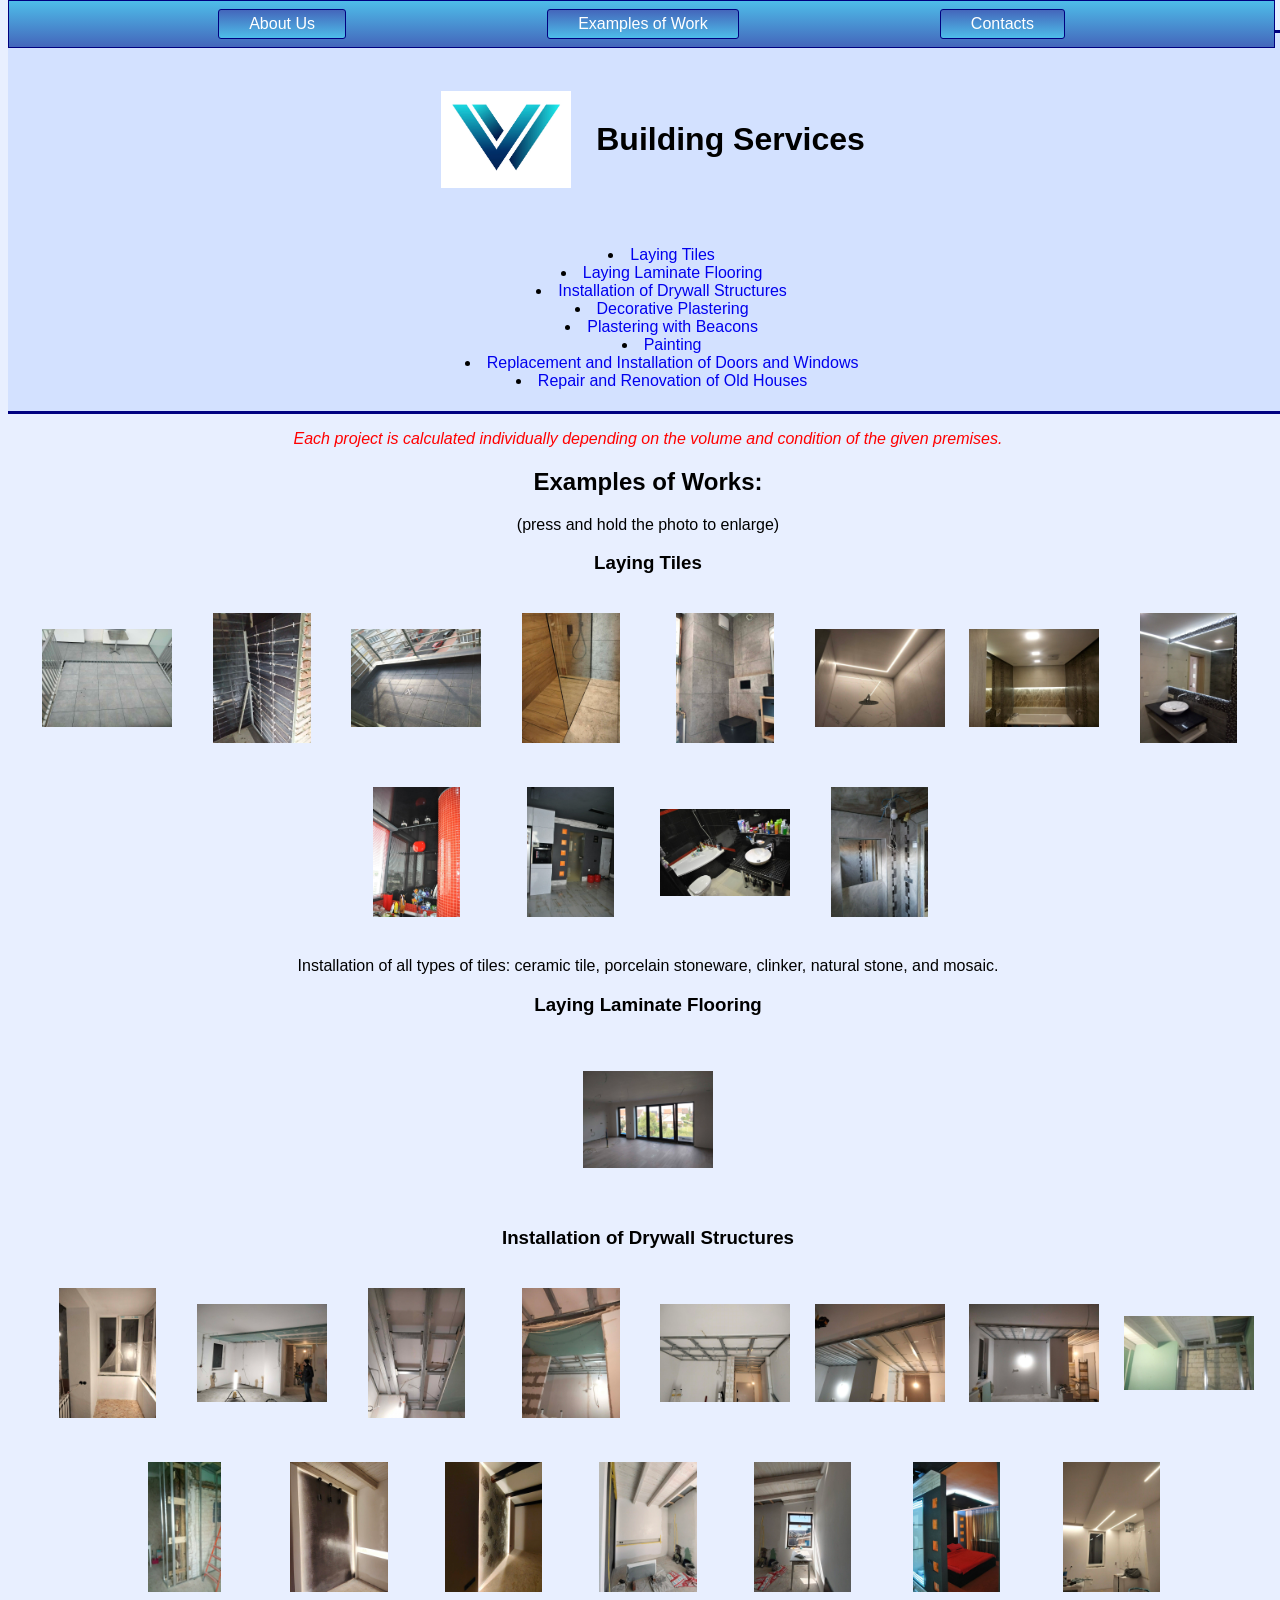
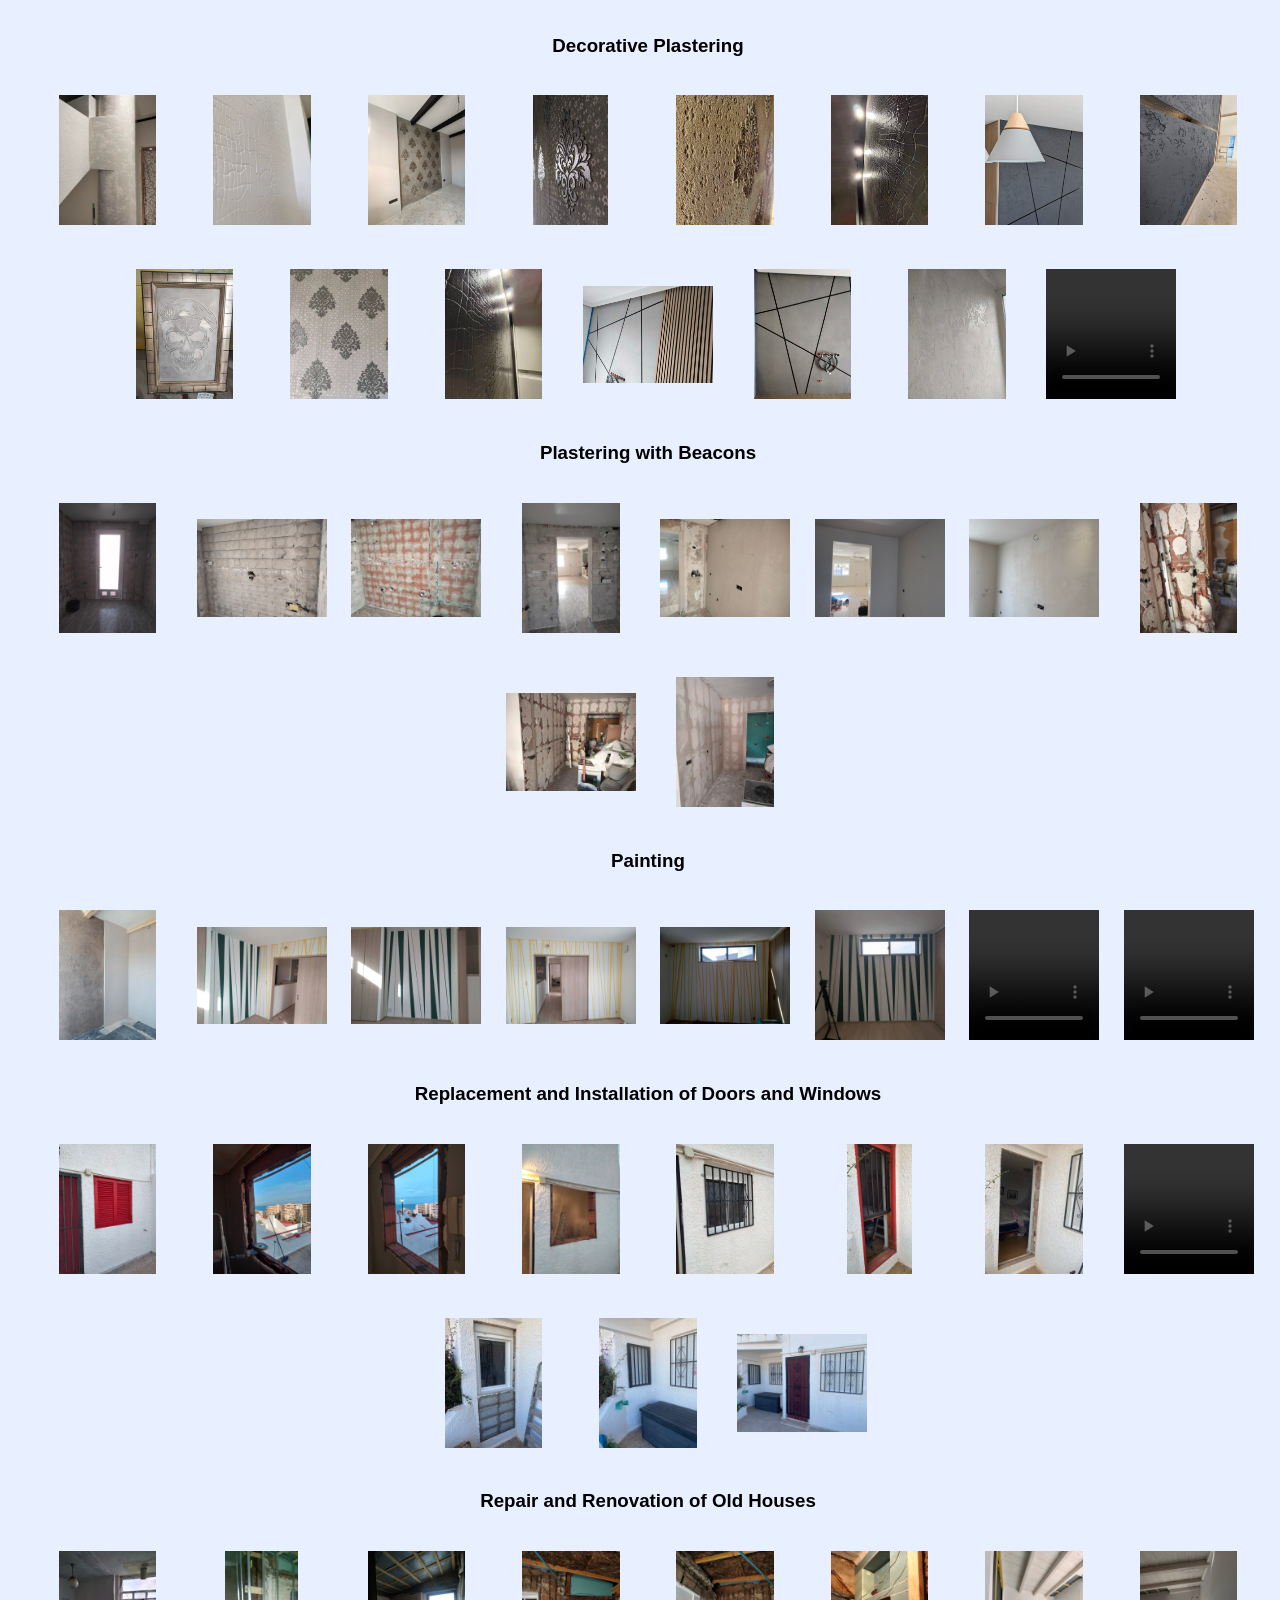
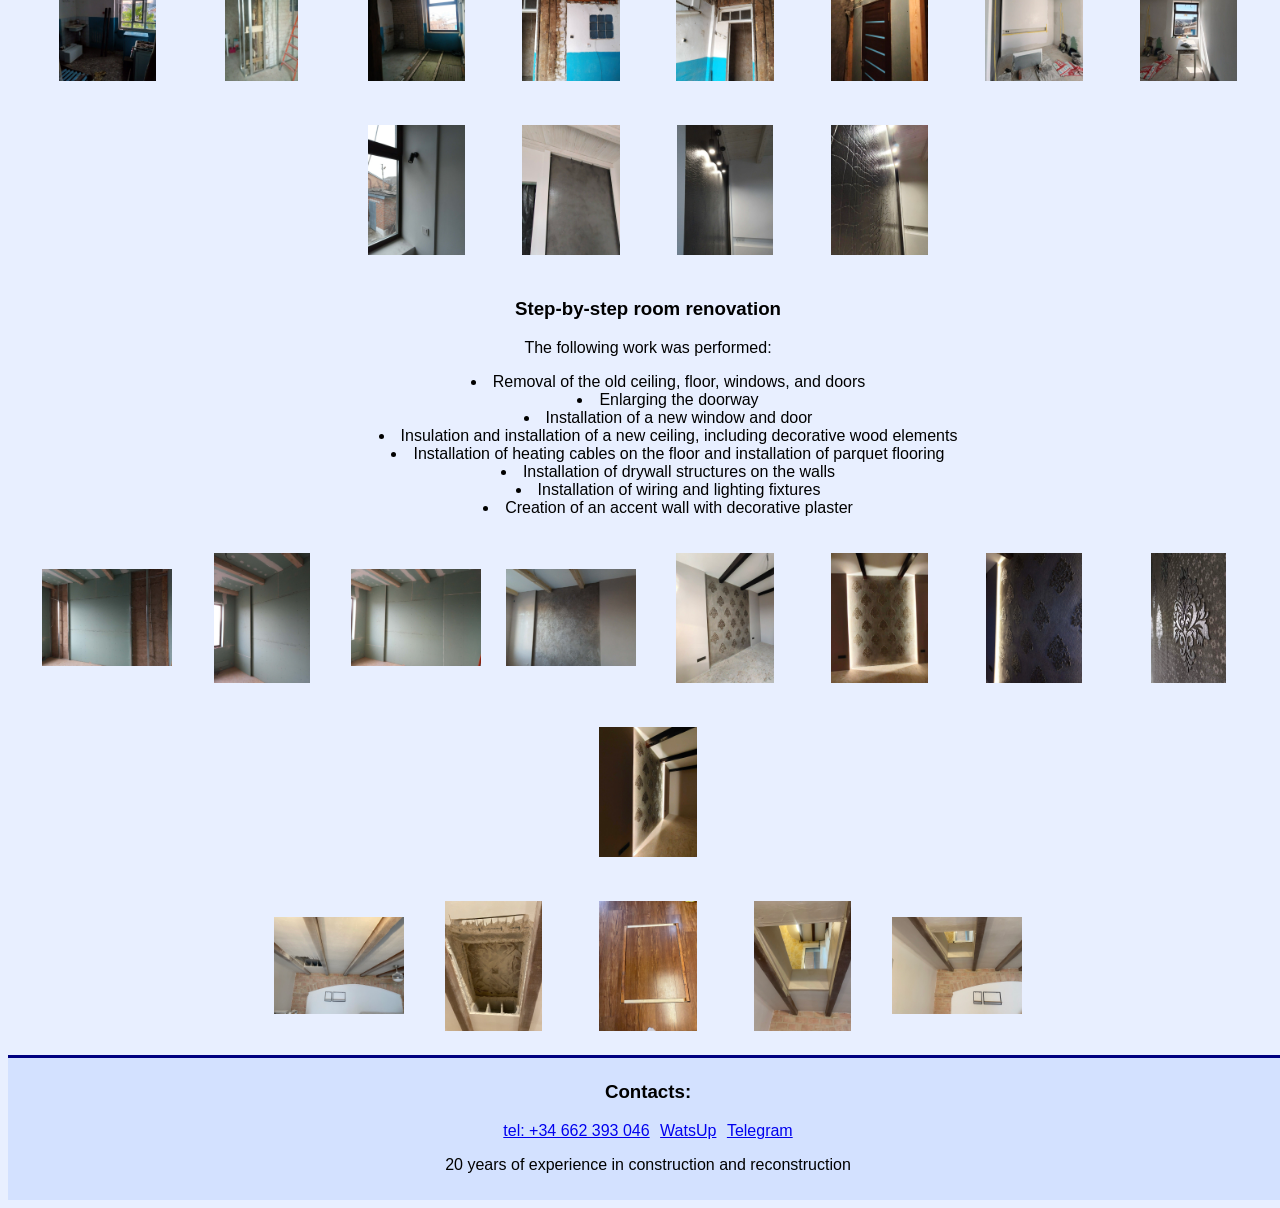
==== index.html @ f3251121 "fix problems with paths to files" ====
<!DOCTYPE html>
<html lang="en">
    <head>
        <meta charset="UTF-8"/>
        <meta name="viewport" content="width=device-width", initial-scale="1.0">
        <title>Building Services</title>
        <meta name="description" content="Window and door replacement, ceramic tiling, drywall construction, wall plastering, puttying, painting, decorative plaster, rashpads">
        <link rel="apple-touch-icon" sizes="180x180" href="/apple-touch-icon.png">
        <link rel="icon" type="image/png" sizes="32x32" href="/favicon-32x32.png">
        <link rel="icon" type="image/png" sizes="16x16" href="/favicon-16x16.png">
        <link rel="manifest" href="/site.webmanifest">
        <link rel="stylesheet" href="styles.css">
    </head>
    <body>
        <nav class="main-nav">
            <a href="#about">About Us</a>
            <a href="#works">Examples of Work</a>
            <a href="#contacts">Contacts</a>
        </nav>
        <main id="about">
            <h1><img src="images/favicon.jpeg" alt="building-services-logo" class="header-logo"> Building Services</h1>
            <nav class="portfolio-nav">
                <ul>
                    <li><a href="#photo-1">Laying Tiles</a></li>
                    <li><a href="#photo-2">Laying Laminate Flooring</a></li>
                    <li><a href="#photo-3">Installation of Drywall Structures</a></li>
                    <li><a href="#photo-5">Decorative Plastering</a></li>
                    <li><a href="#photo-6">Plastering with Beacons</a></li>
                    <li><a href="#photo-7">Painting</a></li>
                    <li><a href="#photo-8">Replacement and Installation of Doors and Windows</a></li>
                    <li><a href="#photo-9">Repair and Renovation of Old Houses</a></li>
                </ul>
            </nav>
        </main>
        <div id="works">
            <p class="red">Each project is calculated individually depending on the volume and condition of the given premises.</p>
            <h2>Examples of Works:</h2>
            <p>(press and hold the photo to enlarge)</p>
            <section id="photo-1">
                <h3>Laying Tiles</h3>
                    <img src="images/plitka1.png" alt="Laying Tiles">
                    <img src="images/plitka2.png" alt="Laying Tiles">
                    <img src="images/plitka3.png" alt="Laying Tiles">
                    <img src="images/plitka5.png" alt="Laying Tiles">
                    <img src="images/plitka6.png" alt="Laying Tiles">
                    <img src="images/plitka7.png" alt="Laying Tiles">
                    <img src="images/plitka8.png" alt="Laying Tiles">
                    <img src="images/plitka9.png" alt="Laying Tiles">
                    <img src="images/plitka10.png" alt="Laying Tiles">
                    <img src="images/plitka11.png" alt="Laying Tiles">
                    <img src="images/plitka12.png" alt="Laying Tiles">
                    <img src="images/plitka13.png" alt="Laying Tiles">
                <p>Installation of all types of tiles: ceramic tile, porcelain stoneware, clinker, natural stone, and mosaic.</p>
            </section>
            <section id="photo-2">
                <h3>Laying Laminate Flooring</h3>
                    <img src="images/laminat.png" alt="Laying Laminate Flooring">
            </section>
            <section id="photo-3">
                <h3>Installation of Drywall Structures</h3>
                    <img src="images/montag1.png" alt="Installation of Drywall Structures">
                    <img src="images/montag2.png" alt="Installation of Drywall Structures">
                    <img src="images/montag3.png" alt="Installation of Drywall Structures">
                    <img src="images/montag4.png" alt="Installation of Drywall Structures">
                    <img src="images/montag5.png" alt="Installation of Drywall Structures">
                    <img src="images/montag6.png" alt="Installation of Drywall Structures">
                    <img src="images/montag7.png" alt="Installation of Drywall Structures">
                    <img src="images/montag8.png" alt="Installation of Drywall Structures">
                    <img src="images/montag9.png" alt="Installation of Drywall Structures">
                    <img src="images/montag10.png" alt="Installation of Drywall Structures">
                    <img src="images/montag11.png" alt="Installation of Drywall Structures">
                    <img src="images/montag12.png" alt="Installation of Drywall Structures">
                    <img src="images/montag13.png" alt="Installation of Drywall Structures">
                    <img src="images/montag14.png" alt="Installation of Drywall Structures">
                    <img src="images/montag15.png" alt="Installation of Drywall Structures">
            </section>
            <section id="photo-5">
                <h3>Decorative Plastering</h3>
                <img src="images/decorative1.png" alt="Decorative Plastering">
                <img src="images/decorative2.png" alt="Decorative Plastering">
                <img src="images/decorative3.png" alt="Decorative Plastering">
                <img src="images/decorative4.png" alt="Decorative Plastering">
                <img src="images/decorative6.png" alt="Decorative Plastering">
                <img src="images/decorative7.png" alt="Decorative Plastering">
                <img src="images/decorative8.png" alt="Decorative Plastering">
                <img src="images/decorative9.png" alt="Decorative Plastering">
                <img src="images/decorative10.png" alt="Decorative Plastering">
                <img src="images/decorative11.png" alt="Decorative Plastering">
                <img src="images/decorative12.png" alt="Decorative Plastering">
                <img src="images/decorative13.png" alt="Decorative Plastering">
                <img src="images/decorative15.png" alt="Decorative Plastering">
                <img src="images/decorative16.png" alt="Decorative Plastering">
                <video controls muted>
                    <source src="images/decorative5.mp4" type="video/mp4">
                </video>
            </section>
            <section id="photo-6">
                <h3>Plastering with Beacons</h3>
                <img src="images/mayak1.png" alt="Plastering with Beacons">
                <img src="images/mayak2.png" alt="Plastering with Beacons">
                <img src="images/mayak3.png" alt="Plastering with Beacons">
                <img src="images/mayak4.png" alt="Plastering with Beacons">
                <img src="images/mayak5.png" alt="Plastering with Beacons">
                <img src="images/mayak6.png" alt="Plastering with Beacons">
                <img src="images/mayak7.png" alt="Plastering with Beacons">
                <img src="images/mayak8.png" alt="Plastering with Beacons">
                <img src="images/mayak9.png" alt="Plastering with Beacons">
                <img src="images/mayak10.png" alt="Plastering with Beacons">
            </section>
            <section id="photo-7">
                <h3>Painting</h3>
                <img src="images/pokraska1.png" alt="Painting">
                <img src="images/pokraska2.png" alt="Painting">
                <img src="images/pokraska3.png" alt="Painting">
                <img src="images/pokraska4.png" alt="Painting">
                <img src="images/pokraska5.png" alt="Painting">
                <img src="images/pokraska6.png" alt="Painting">
                <video controls muted>
                    <source src="images/painting1.mp4" type="video/mp4">
                </video>
                <video controls muted>
                    <source src="images/painting2.mp4" type="video/mp4">
                </video>
            </section>
            <section id="photo-8">
                <h3>Replacement and Installation of Doors and Windows</h3>
                <img src="images/zamena1.png" alt="Replacement and Installation of Doors and Windows">
                <img src="images/zamena2.png" alt="Replacement and Installation of Doors and Windows">
                <img src="images/zamena3.png" alt="Replacement and Installation of Doors and Windows">
                <img src="images/zamena4.png" alt="Replacement and Installation of Doors and Windows">
                <img src="images/zamena5.png" alt="Replacement and Installation of Doors and Windows">
                <img src="images/zamena6.png" alt="Replacement and Installation of Doors and Windows">
                <img src="images/zamena7.png" alt="Replacement and Installation of Doors and Windows">
                <video controls muted>
                    <source src="images/zamena8.mp4" type="video/mp4">
                </video>
                <img src="images/zamena9.png" alt="Replacement and Installation of Doors and Windows">
                <img src="images/zamena10.png" alt="Replacement and Installation of Doors and Windows">
                <img src="images/zamena11.png" alt="Replacement and Installation of Doors and Windows">
            </section>
            <section id="photo-9">
                <h3>Repair and Renovation of Old Houses</h3>
                <div class="komnata-1">
                    <img src="images/1komnata1.png" alt="Repair and Renovation of Old Houses">
                    <img src="images/1komnata2.png" alt="Repair and Renovation of Old Houses">
                    <img src="images/1komnata3.png" alt="Repair and Renovation of Old Houses">
                    <img src="images/1komnata4.png" alt="Repair and Renovation of Old Houses">
                    <img src="images/1komnata5.png" alt="Repair and Renovation of Old Houses">
                    <img src="images/1komnata6.png" alt="Repair and Renovation of Old Houses">
                    <img src="images/1komnata7.png" alt="Repair and Renovation of Old Houses">
                    <img src="images/1komnata8.png" alt="Repair and Renovation of Old Houses">
                    <img src="images/1komnata9.png" alt="Repair and Renovation of Old Houses">
                    <img src="images/1komnata10.png" alt="Repair and Renovation of Old Houses">
                    <img src="images/1komnata11.png" alt="Repair and Renovation of Old Houses">
                    <img src="images/1komnata12.png" alt="Repair and Renovation of Old Houses">
                    <h3>Step-by-step room renovation</h3>
                    <p>The following work was performed:</p>
                    <ul>
                        <li>Removal of the old ceiling, floor, windows, and doors</li>
                        <li>Enlarging the doorway</li>
                        <li>Installation of a new window and door</li>
                        <li>Insulation and installation of a new ceiling, including decorative wood elements</li>
                        <li>Installation of heating cables on the floor and installation of parquet flooring</li>
                        <li>Installation of drywall structures on the walls</li>
                        <li>Installation of wiring and lighting fixtures</li>
                        <li>Creation of an accent wall with decorative plaster</li>
                    </ul>
                </div>
                <div class="komnata-2">
                    <img src="images/2komnata1.png" alt="Repair and Renovation of Old Houses">
                    <img src="images/2komnata2.png" alt="Repair and Renovation of Old Houses">
                    <img src="images/2komnata3.png" alt="Repair and Renovation of Old Houses">
                    <img src="images/2komnata4.png" alt="Repair and Renovation of Old Houses">
                    <img src="images/2komnata5.png" alt="Repair and Renovation of Old Houses">
                    <img src="images/2komnata6.png" alt="Repair and Renovation of Old Houses">
                    <img src="images/2komnata7.png" alt="Repair and Renovation of Old Houses">
                    <img src="images/2komnata8.png" alt="Repair and Renovation of Old Houses">
                    <img src="images/2komnata9.png" alt="Repair and Renovation of Old Houses">
                </div>
                <div class="komnata-3">
                    <img src="images/3komnata1.png" alt="Repair and Renovation of Old Houses">
                    <img src="images/3komnata2.png" alt="Repair and Renovation of Old Houses">
                    <img src="images/3komnata3.png" alt="Repair and Renovation of Old Houses">
                    <img src="images/3komnata4.png" alt="Repair and Renovation of Old Houses">
                    <img src="images/3komnata5.png" alt="Repair and Renovation of Old Houses">
                </div>
            </section>
        </div>
        <footer>
            <h3 id="contacts">Contacts:</h3>
            <a href="tel:+34662393046">tel: +34 662 393 046</a>
            <a href="https://wa.me/48880217594" target="_blank">WatsUp</a>
            <a href="https://t.me/valeriy_de" target="_blank">Telegram</a>
            <p><p>20 years of experience in construction and reconstruction</p></p>
        </footer>
    </body>
</html>
---- styles.css ----
* {
  font-family: sans-serif;
  box-sizing: border-box;
}

body {
  width: 100%;
  background-color: rgba(30, 100, 255, 0.1);
  text-align: center;
  overflow-x: hidden;
}

h1 {
  display: flex;
  align-items: center;
  gap: 15px;
  justify-content: center;
  text-align: center;
}

.red {
    color: red;
    font-style: italic;
}

.main-nav {
  width: 99%;
  background: linear-gradient(rgb(78, 189, 233), #4466bb);
  border: 1px solid navy;
  margin: 0;
  padding: 8px;
  position: fixed;
  top: 0;
  display: flex;
  justify-content: space-evenly;
  z-index: 2;
}

@media (max-width: 768px) {
  .main-nav {
    padding: 1% 8%;
    text-decoration: none;
    color: white;
    background: linear-gradient(#4466bb, rgb(78, 189, 233));
    border: 1px solid navy;
    border-radius: 3px;
  }
}

.main-nav a {
  text-decoration: none;
  color: white;
  background: linear-gradient(#4466bb, rgb(78, 189, 233));
  padding: 5px 30px;
  border: 1px solid navy;
  border-radius: 3px;
}

.main-nav a:hover {
  background: linear-gradient(rgba(255, 255, 255, 0.5), rgba(255, 255, 255, 0.5));
  color: navy;
}

#about {
  width: 100%;
  margin: 30px 0 0 0;
  border-top: 3px solid navy;
  text-align: center;
  list-style-position: inside;
  background-color: rgba(30, 100, 255, 0.1);
  padding-bottom: 5px;
}

@media (max-width: 768px) {
  #about {
    width: 100%;
    margin: 40px 0 0 0;
    border-top: 3px solid navy;
    text-align: center;
    list-style-position: inside;
    background-color: rgba(30, 100, 255, 0.1);
    padding-bottom: 5px;
  }
}

.portfolio-nav {
  width: 99%;
  margin: 0;
  padding: 0;
}

.portfolio-nav a {
  text-decoration: none;
}

.portfolio-nav a:hover {
  text-decoration: none;
  color: navy;
  background-color: skyblue;
}

img {
  width: 100%;
  max-width: 150px;
  height: 150px;
  object-fit: scale-down;
  border-radius: 10px;
  padding: 10px;
  margin: 10px 0;
  transition: transform 0.3s;
  cursor: pointer;
}

img:not(.header-logo):hover {
    transform: scale(2.5);
    margin: 0;
    padding: 0;
    border-radius: 15px;
}

li {
  list-style-position: inside;
}

#works {
  text-align: center;
  width: 100%;
  z-index: 1;
  border-bottom: 3px solid navy;
  border-top: 3px solid navy;
  margin: 0 auto;
}

@media (max-width: 768px) {
  #works {
    text-align: center;
    width: 100%;
    border-bottom: 3px solid navy;
    border-top: 3px solid navy;
    margin: 0 auto;
  }
}

video {
  width: 100%;
  max-width: 150px;
  height: 150px;
  object-fit: contain;
  border-radius: 10px;
  padding: 10px;
  margin: 10px 0;
  transition: transform 0.1s;
  cursor: pointer;
}

video:hover {
    transform: scale(2.5);
    margin: 0;
    padding: 0;
    border-radius: 15px;
}

#contact {
    background-color: rgba(30, 100, 255, 0.1);
    width: 100%;
}

footer {
  margin: 5px;
  margin-bottom: 50px;
  padding: 5px;
  text-align: center;
  height: 20%;
  background-color: rgba(30, 100, 255, 0.1);
  padding-bottom: 10px;
  margin: 0;
}

footer a {
  padding: 3px;
}

footer a:visited {
  color: blue;
}

footer a:hover {
  color: navy;
  background-color: rgba(30, 100, 255, 0.1);
  border: 1px solid navy;
}

footer a:active {
  color: white;
}
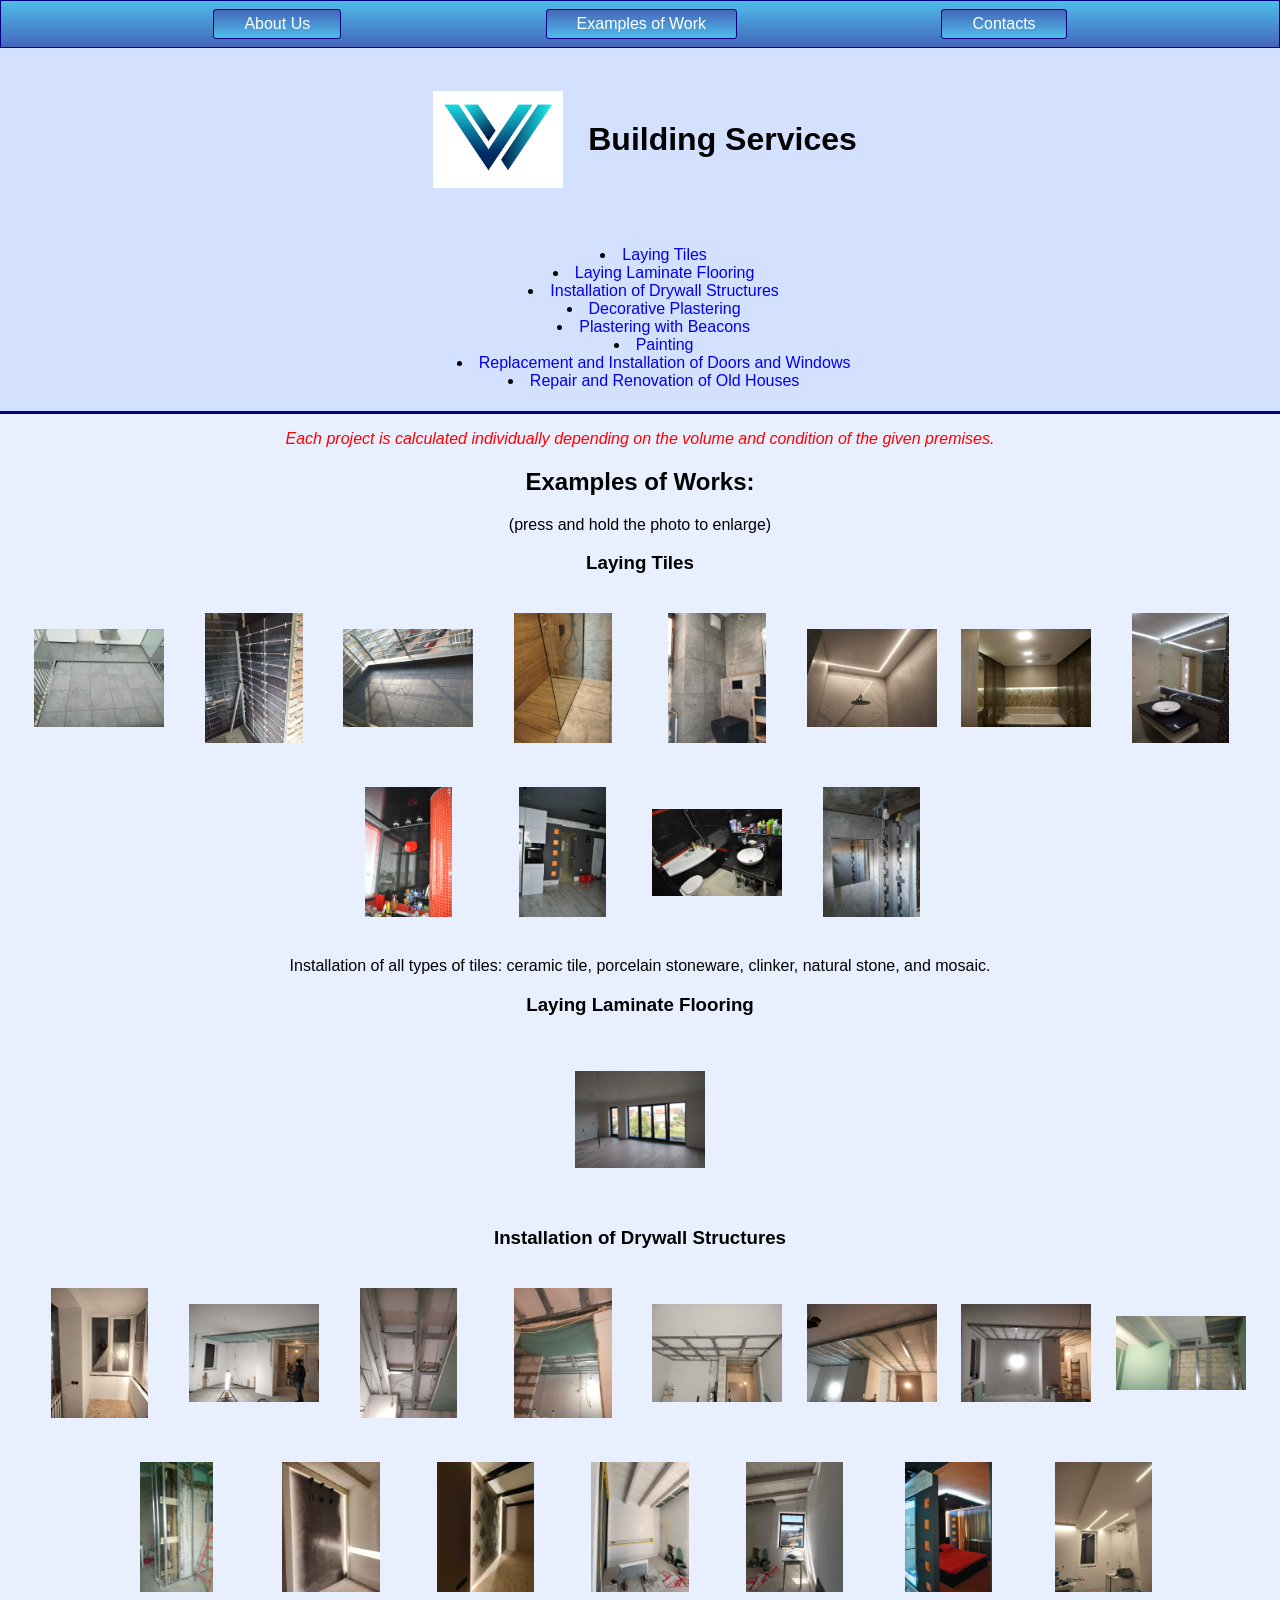
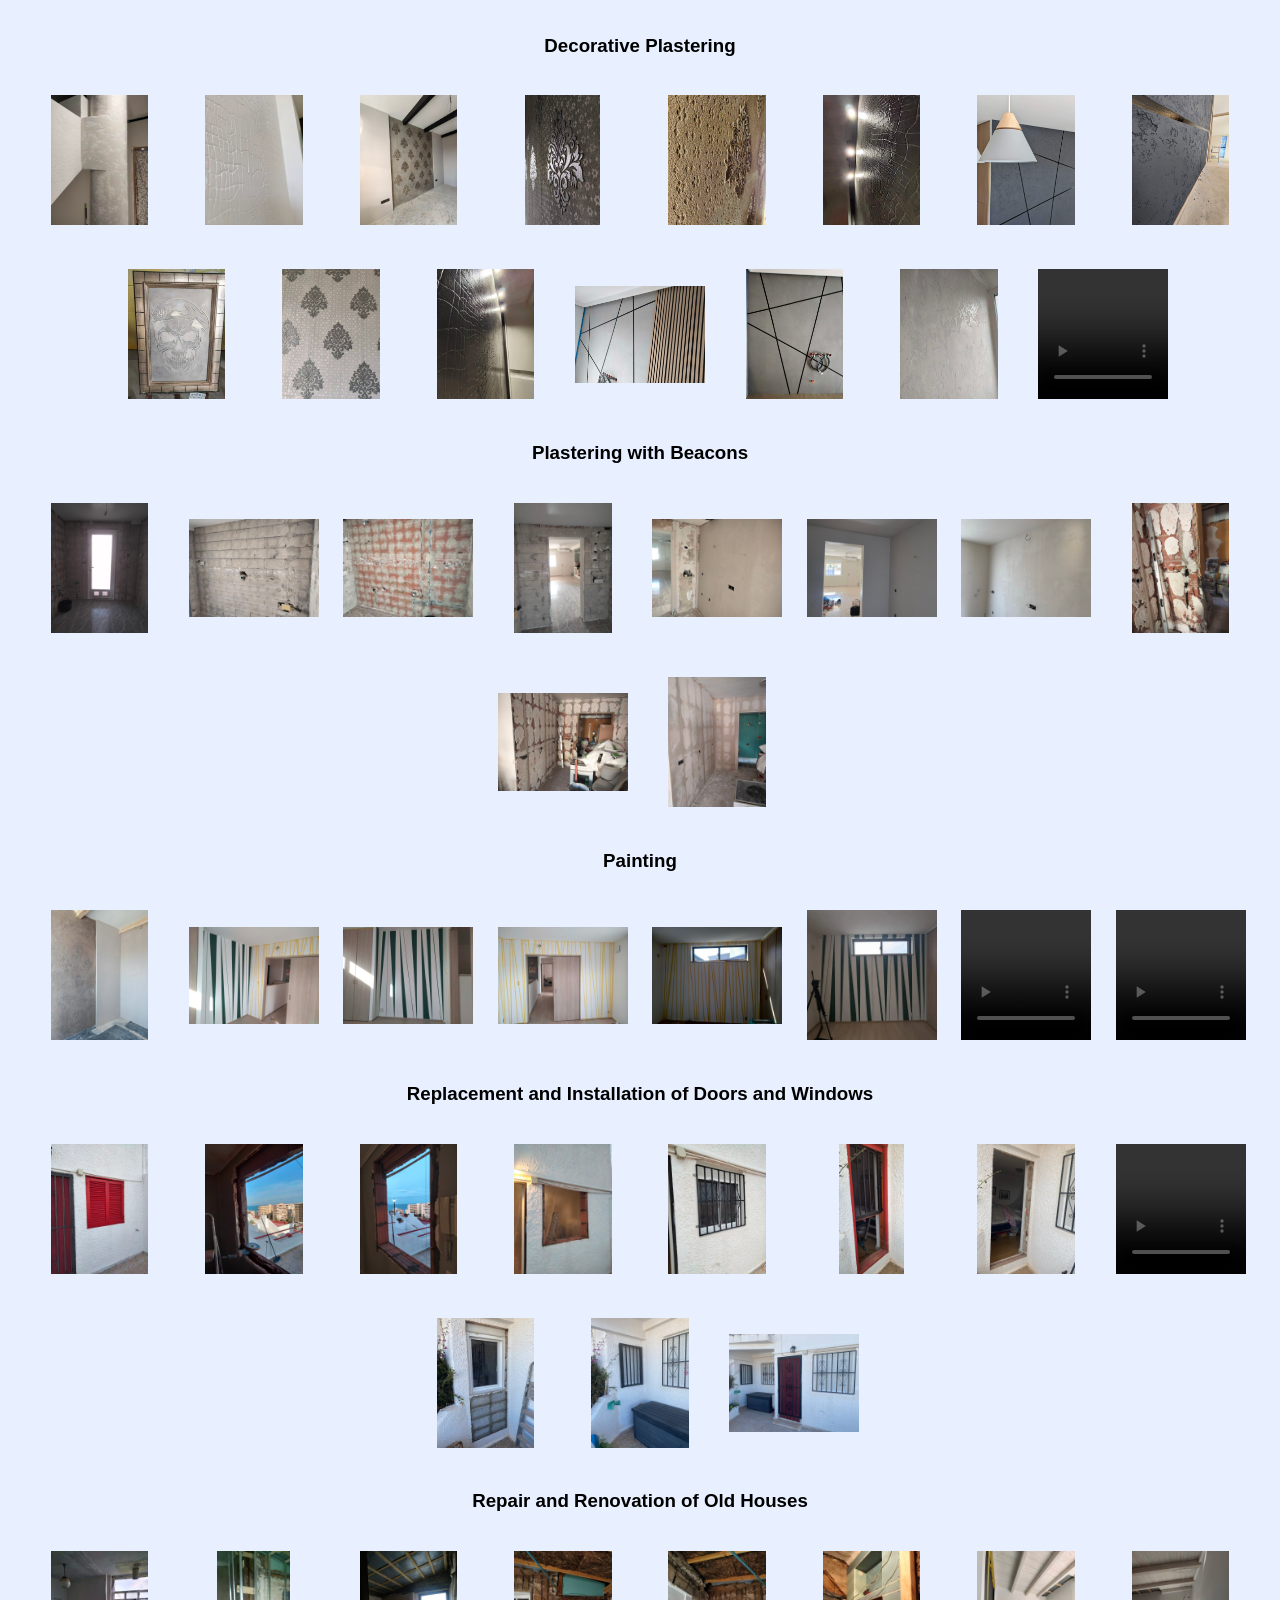
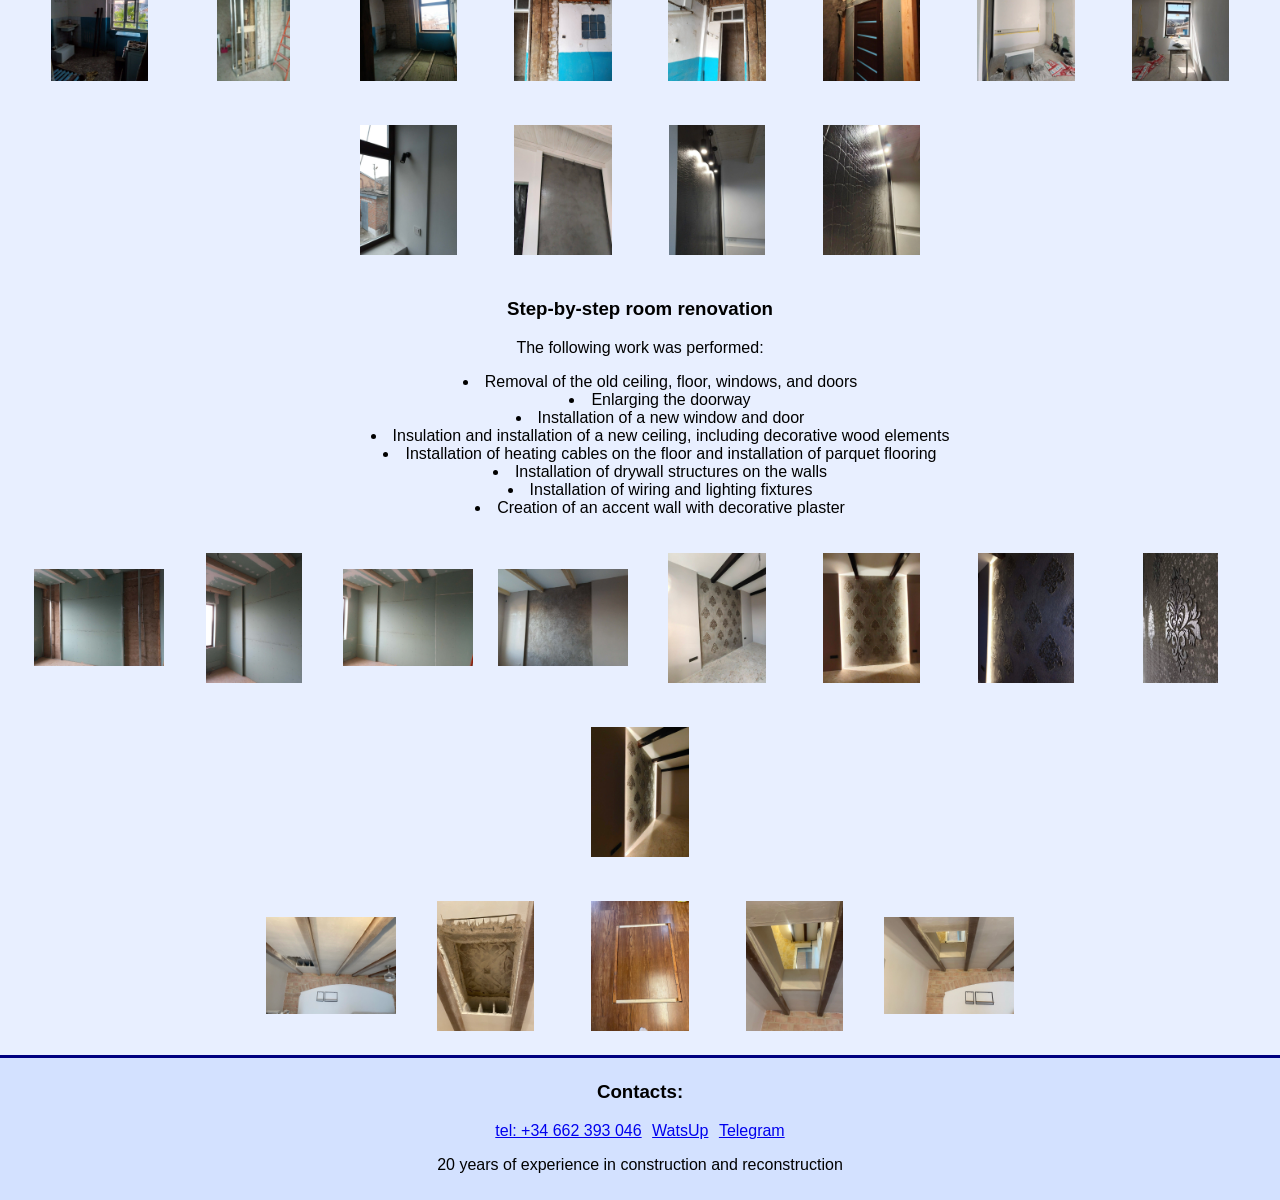
==== commit 9042b0ac: "Update index.html" ====
--- a/index.html
+++ b/index.html
@@ -3,6 +3,7 @@
     <head>
         <meta charset="UTF-8"/>
         <meta name="viewport" content="width=device-width", initial-scale="1.0">
+        <meta name="google-site-verification" content="ttNpBcrBz9D6nXZNzsBMiDzBn1_2HNtSCeOIAZUA5dk" />
         <title>Building Services</title>
         <meta name="description" content="Window and door replacement, ceramic tiling, drywall construction, wall plastering, puttying, painting, decorative plaster, rashpads">
         <link rel="apple-touch-icon" sizes="180x180" href="/apple-touch-icon.png">
--- a/styles.css
+++ b/styles.css
@@ -8,6 +8,7 @@
   background-color: rgba(30, 100, 255, 0.1);
   text-align: center;
   overflow-x: hidden;
+  margin: 0;
 }
 
 h1 {
@@ -24,7 +25,7 @@
 }
 
 .main-nav {
-  width: 99%;
+  width: 100vw;
   background: linear-gradient(rgb(78, 189, 233), #4466bb);
   border: 1px solid navy;
   margin: 0;
@@ -54,6 +55,19 @@
   padding: 5px 30px;
   border: 1px solid navy;
   border-radius: 3px;
+}
+
+@media (max-width: 768px) {
+  .main-nav a {
+    padding: 6px;
+  }
+}
+
+@media (max-width: 768px) {
+  .main-nav a:active {
+    background: linear-gradient(rgba(255, 255, 255, 0.5), rgba(255, 255, 255, 0.5));
+    color: navy;
+  }
 }
 
 .main-nav a:hover {
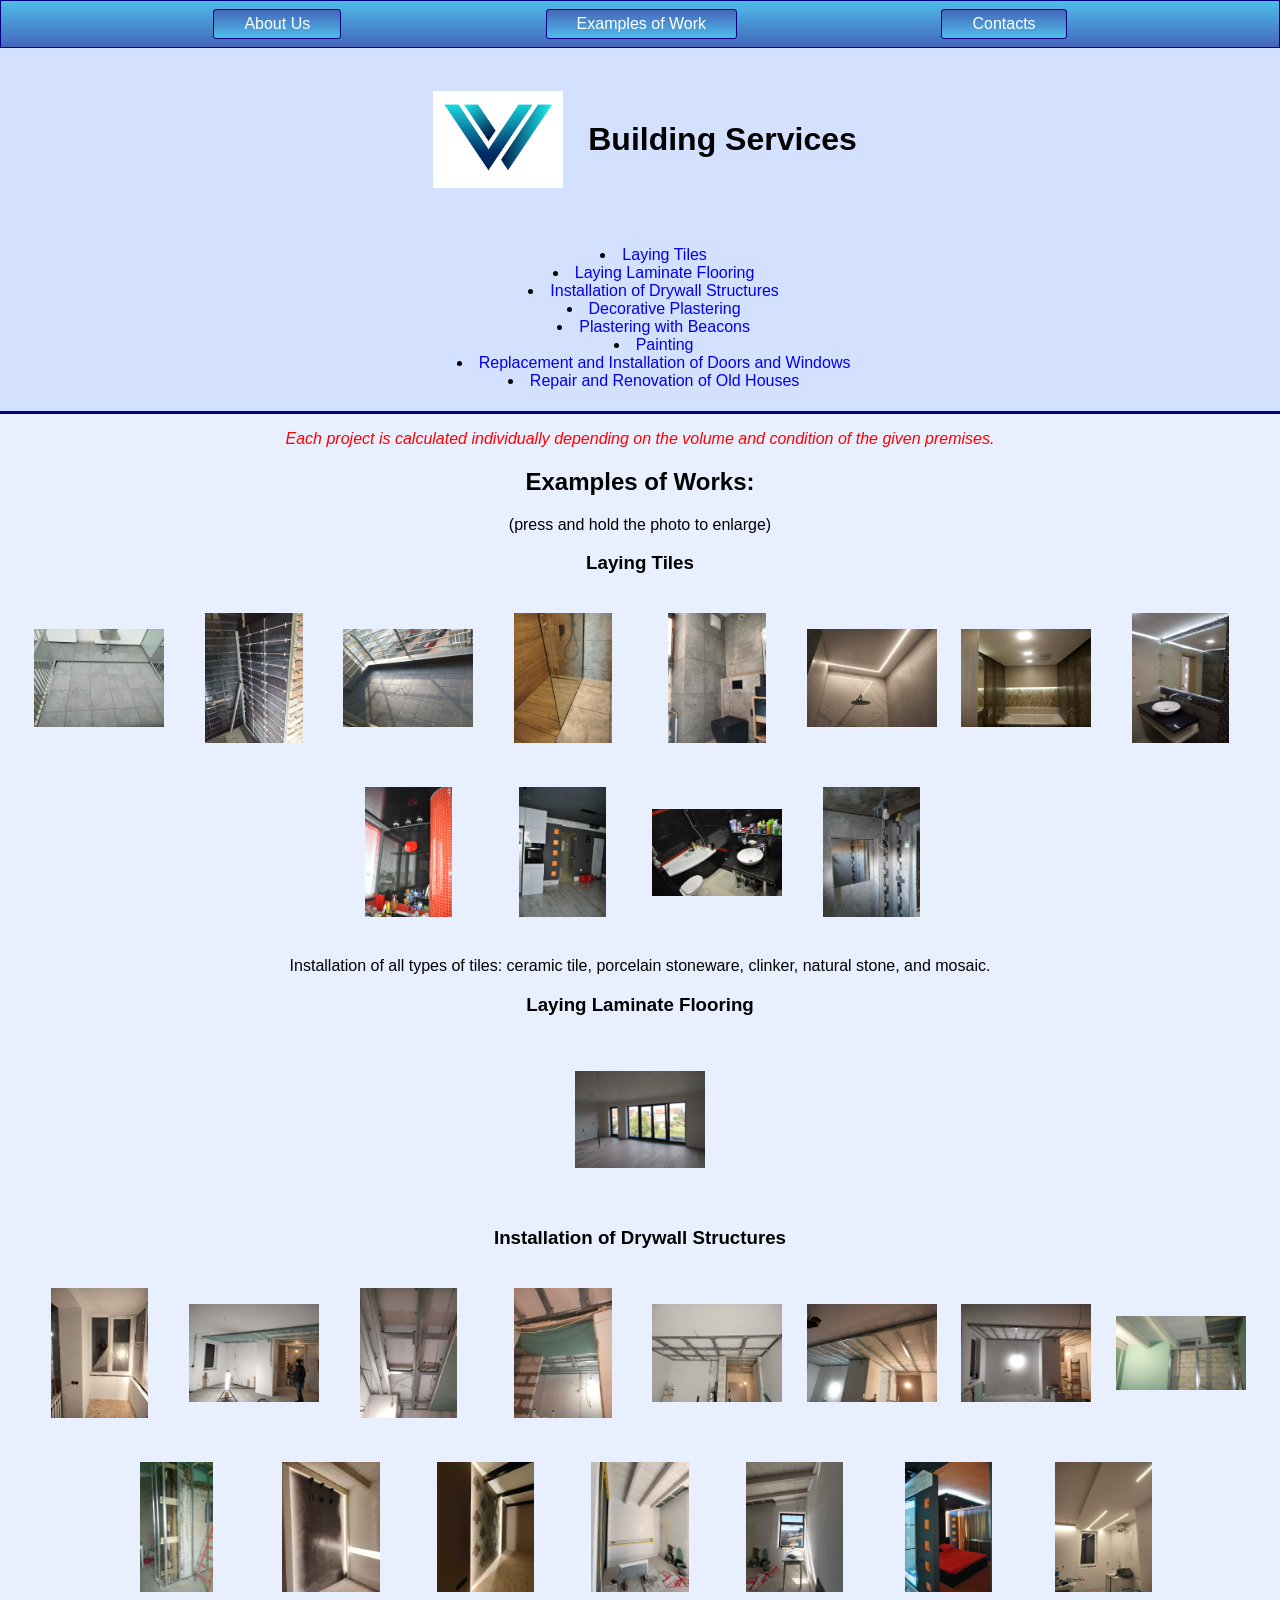
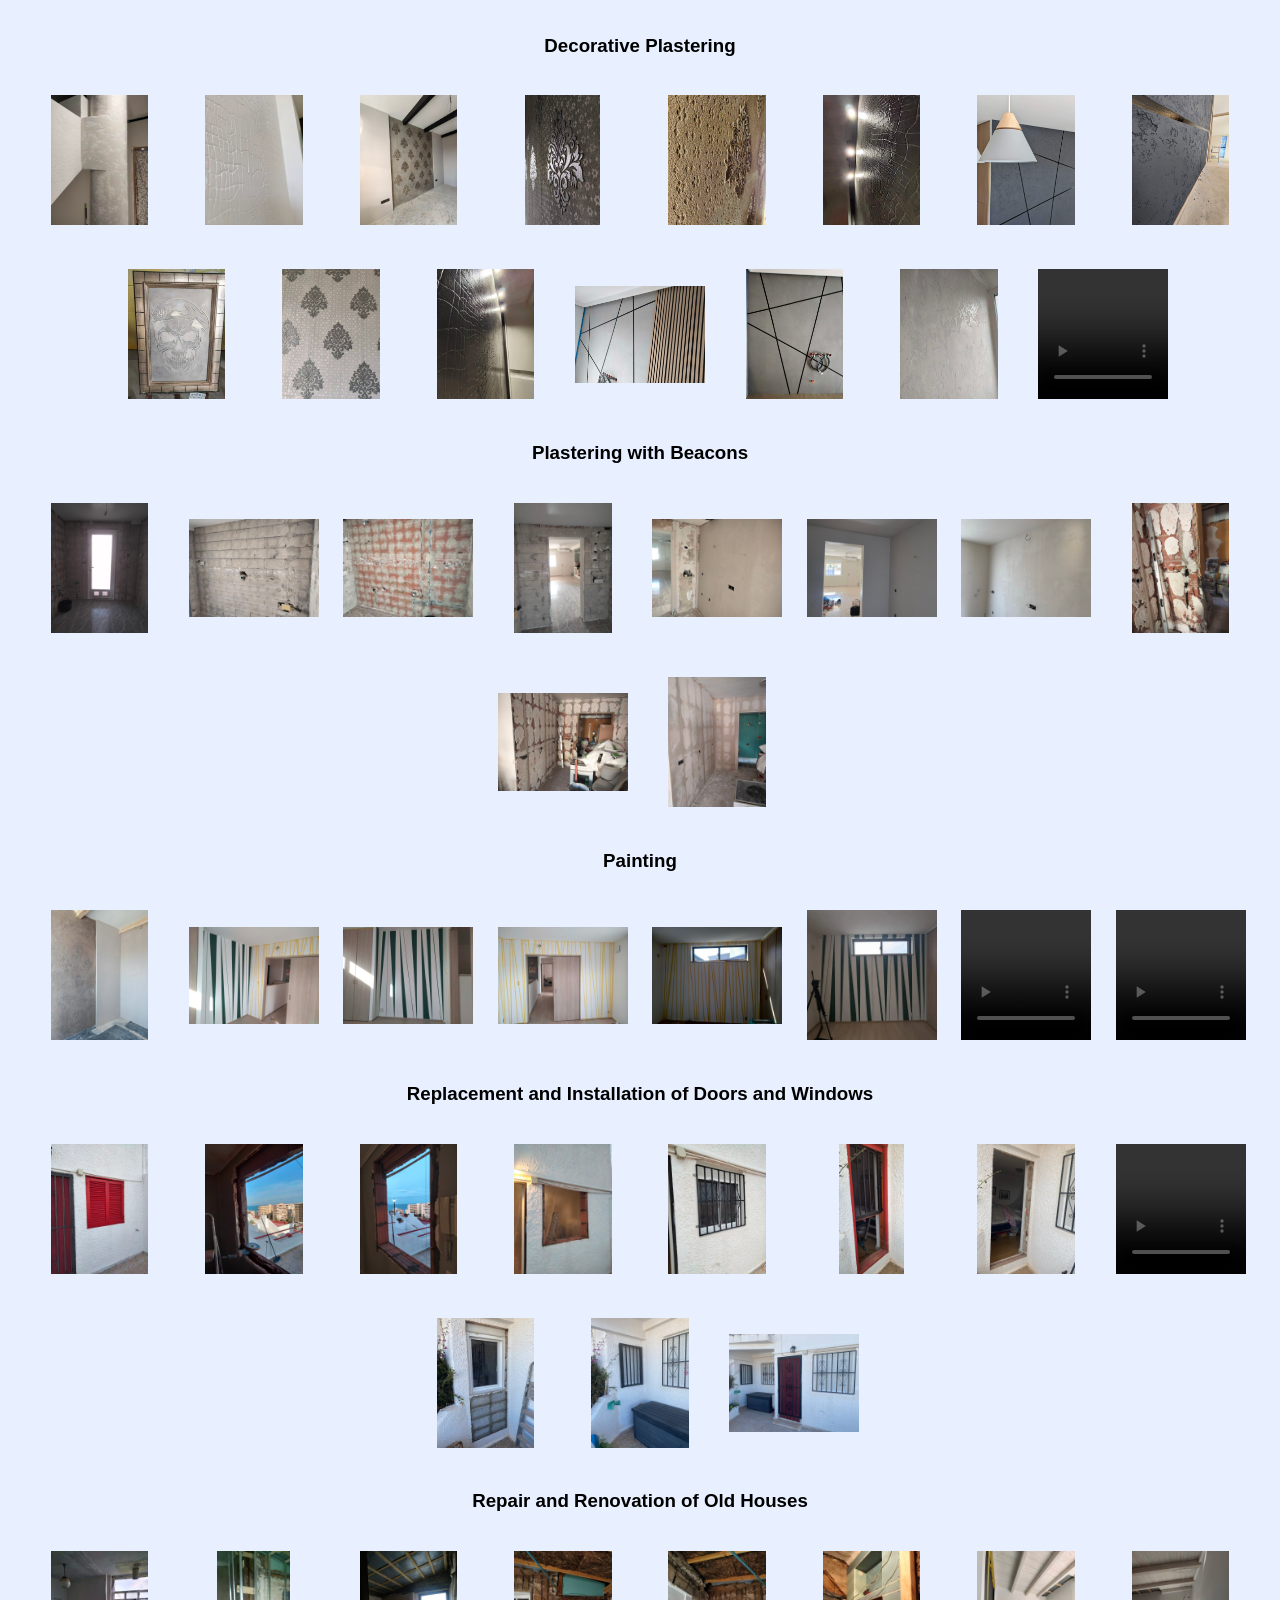
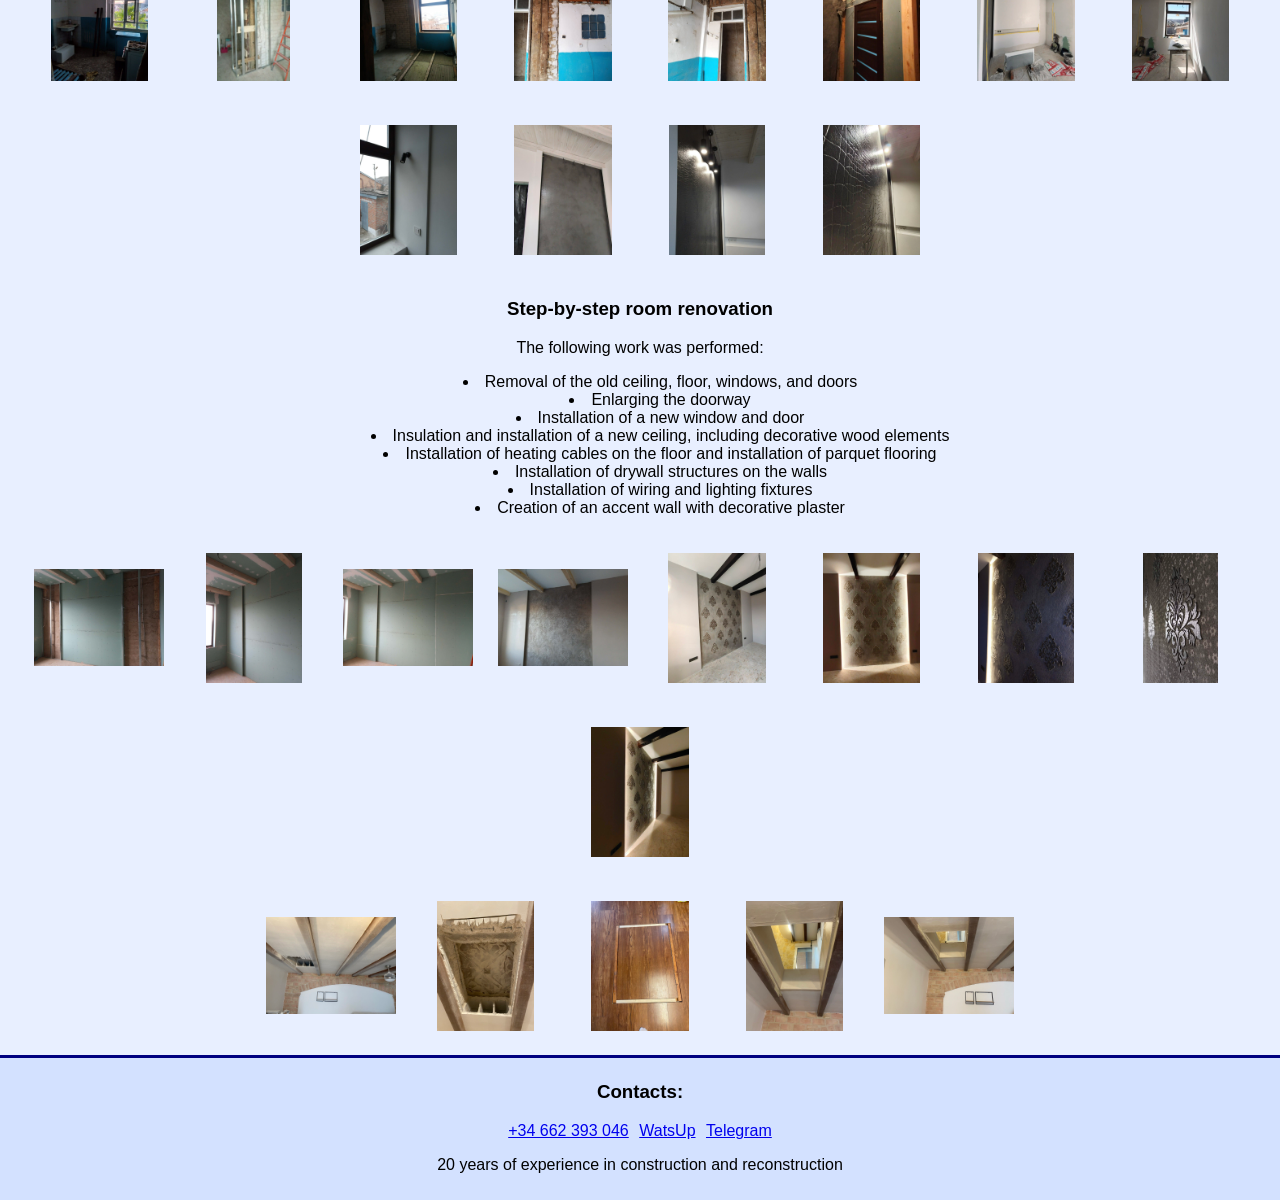
==== commit 5da26dc0: "Update index.html" ====
--- a/index.html
+++ b/index.html
@@ -9,6 +9,7 @@
         <link rel="apple-touch-icon" sizes="180x180" href="/apple-touch-icon.png">
         <link rel="icon" type="image/png" sizes="32x32" href="/favicon-32x32.png">
         <link rel="icon" type="image/png" sizes="16x16" href="/favicon-16x16.png">
+        <link rel="icon" href="images/favicon.jpeg" sizes="any">
         <link rel="manifest" href="/site.webmanifest">
         <link rel="stylesheet" href="styles.css">
     </head>
@@ -189,7 +190,7 @@
         </div>
         <footer>
             <h3 id="contacts">Contacts:</h3>
-            <a href="tel:+34662393046">tel: +34 662 393 046</a>
+            <a href="tel:+34662393046">+34 662 393 046</a>
             <a href="https://wa.me/48880217594" target="_blank">WatsUp</a>
             <a href="https://t.me/valeriy_de" target="_blank">Telegram</a>
             <p><p>20 years of experience in construction and reconstruction</p></p>
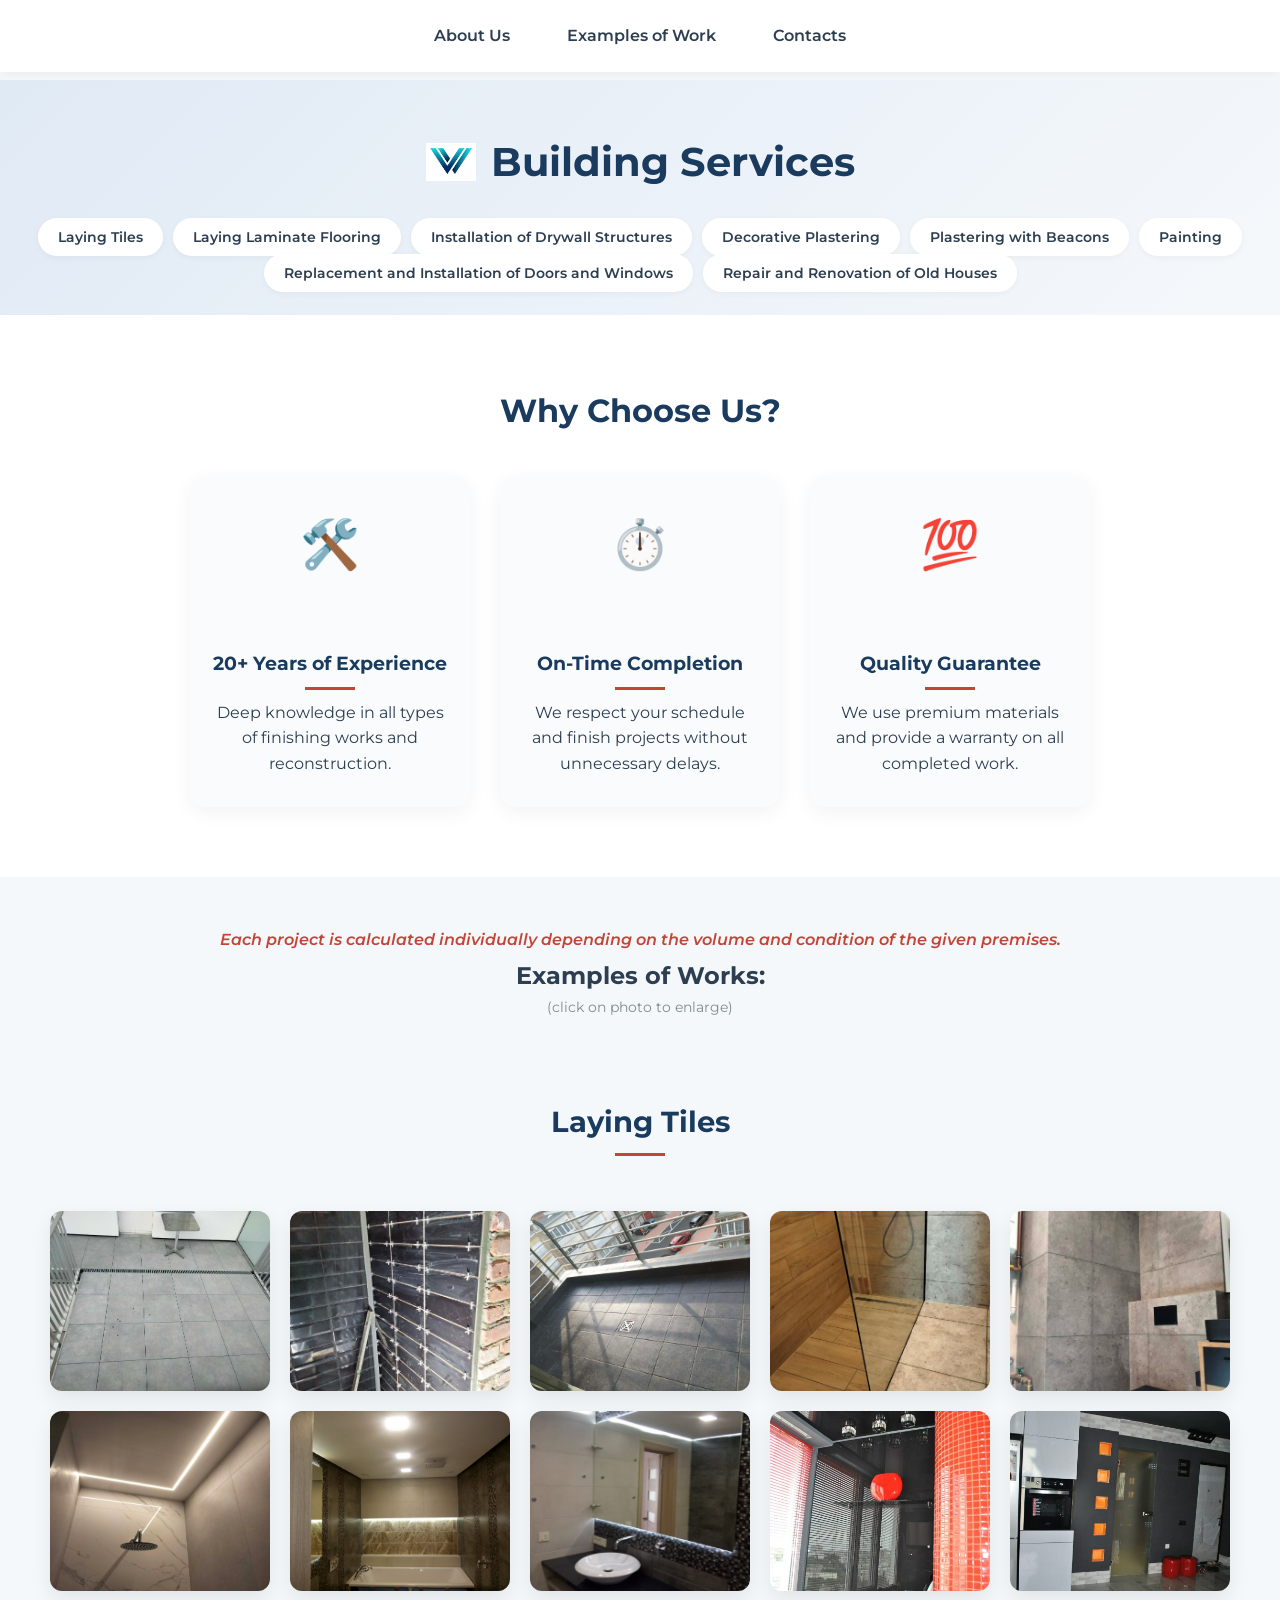
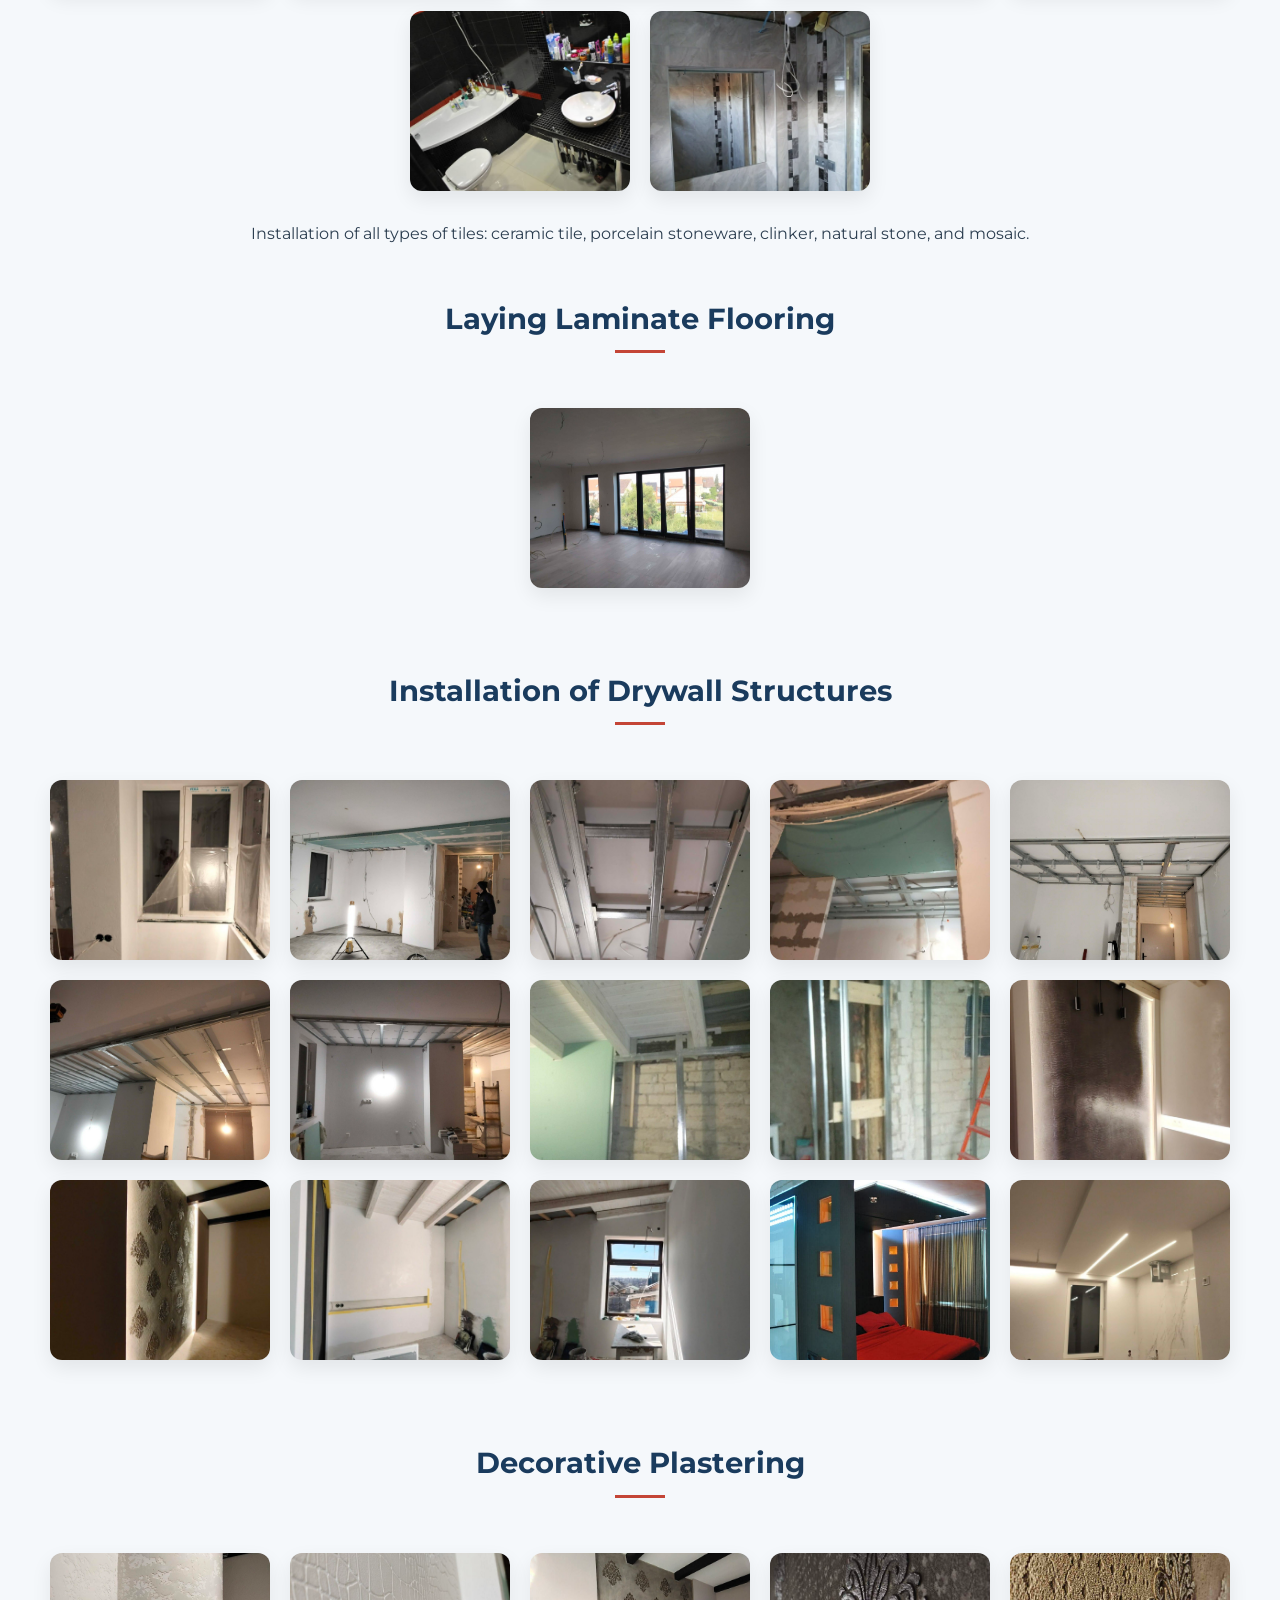
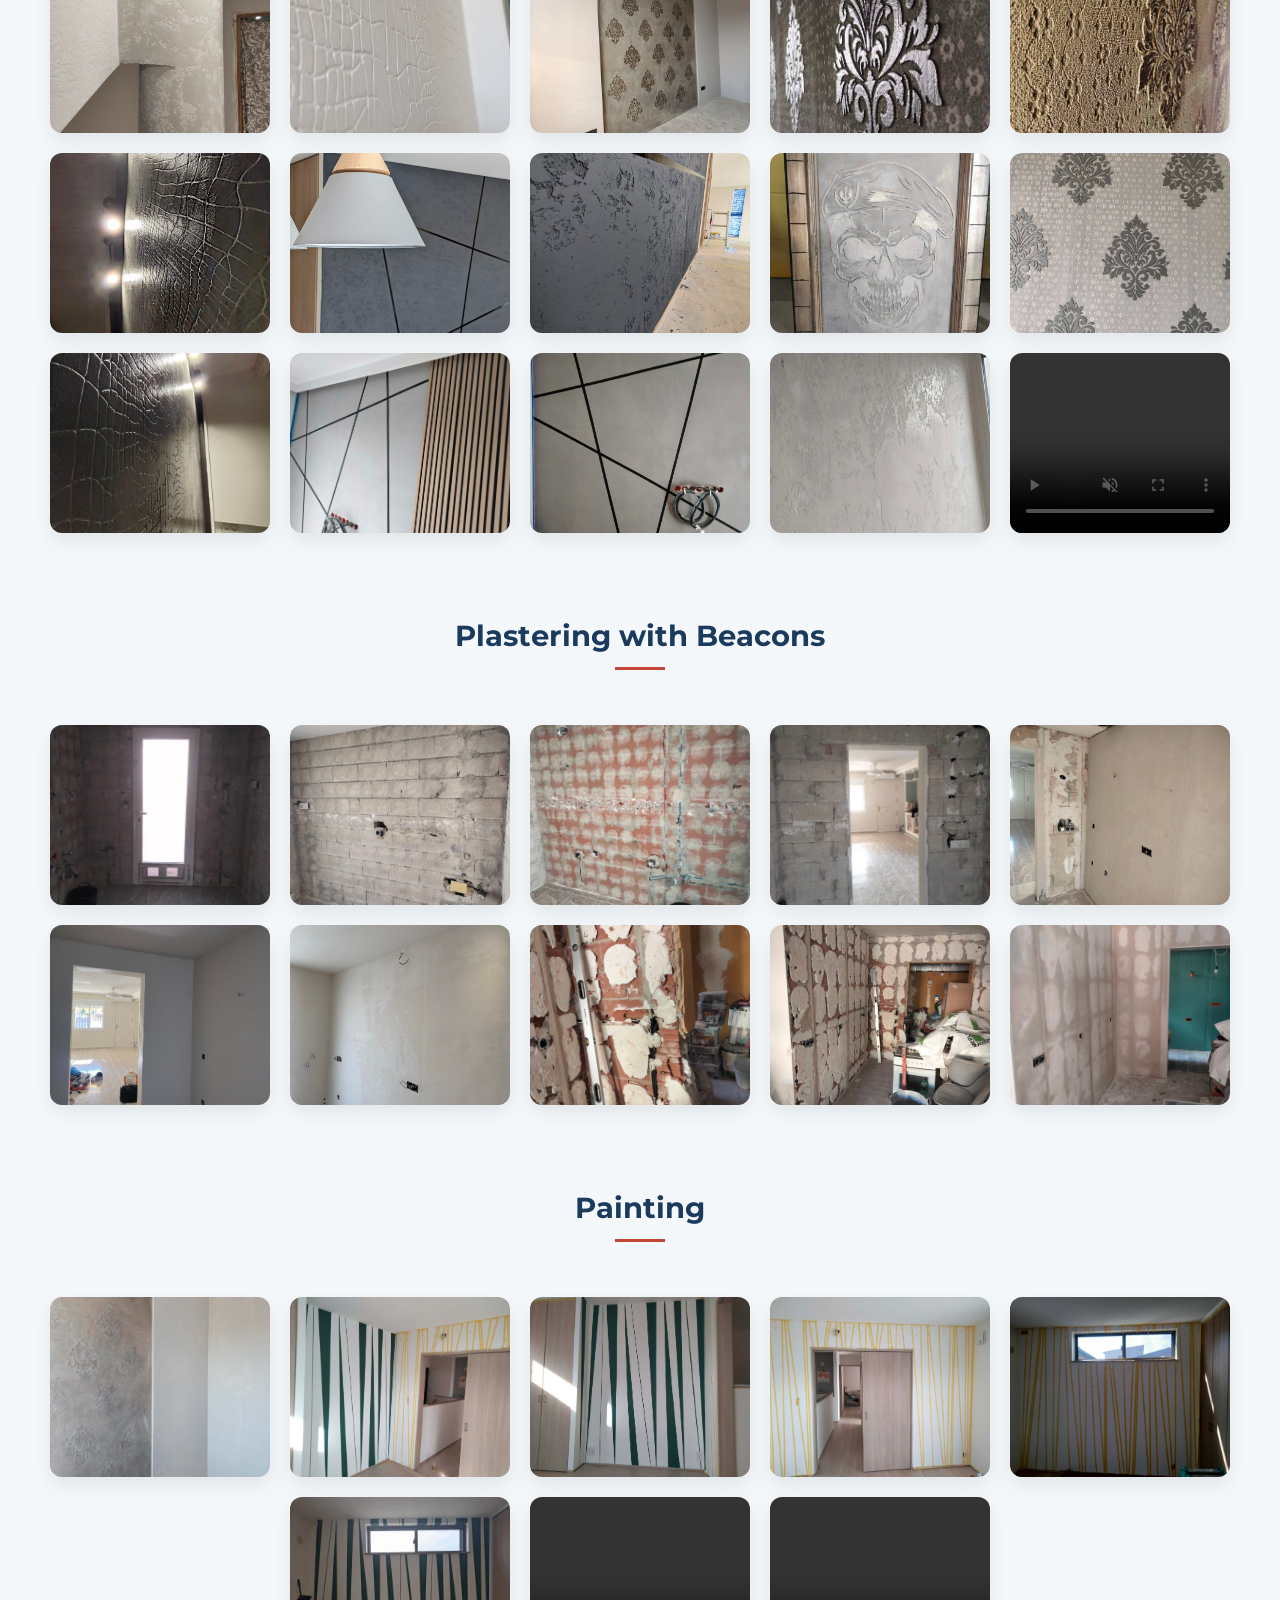
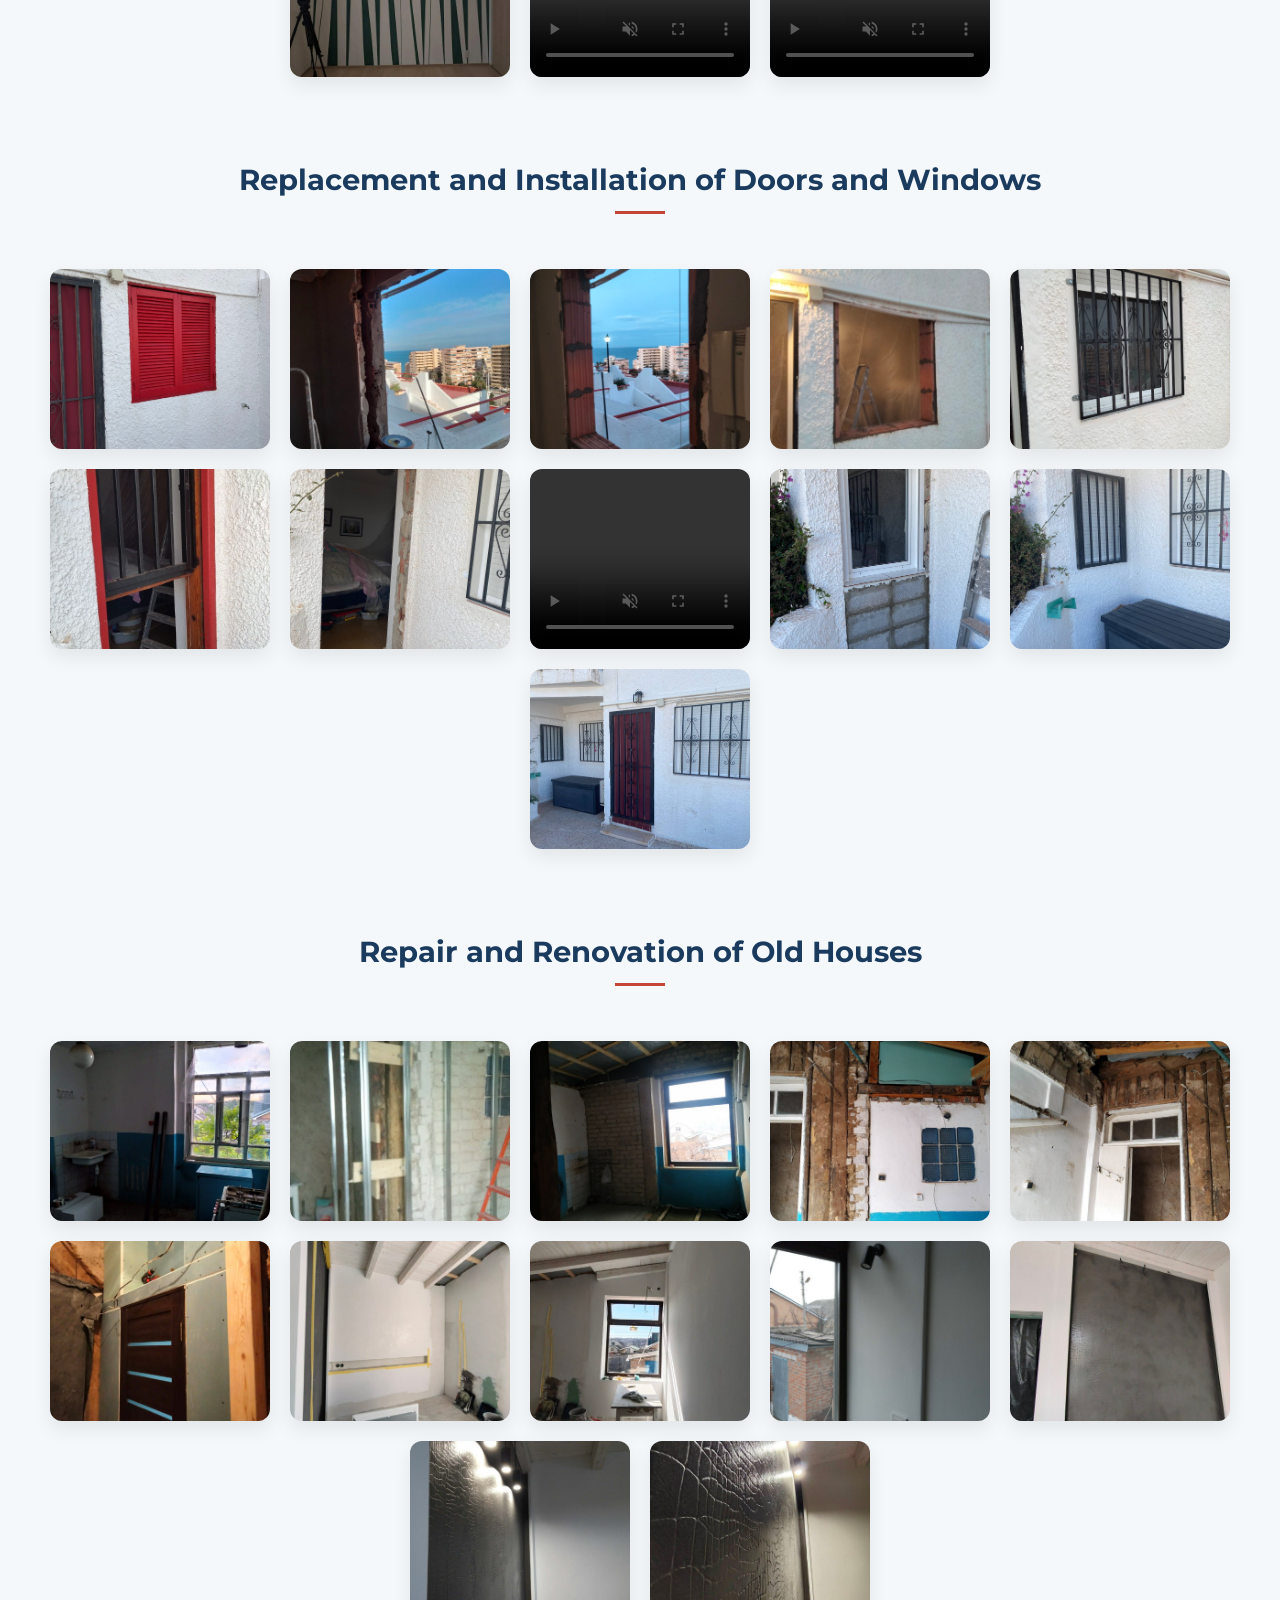
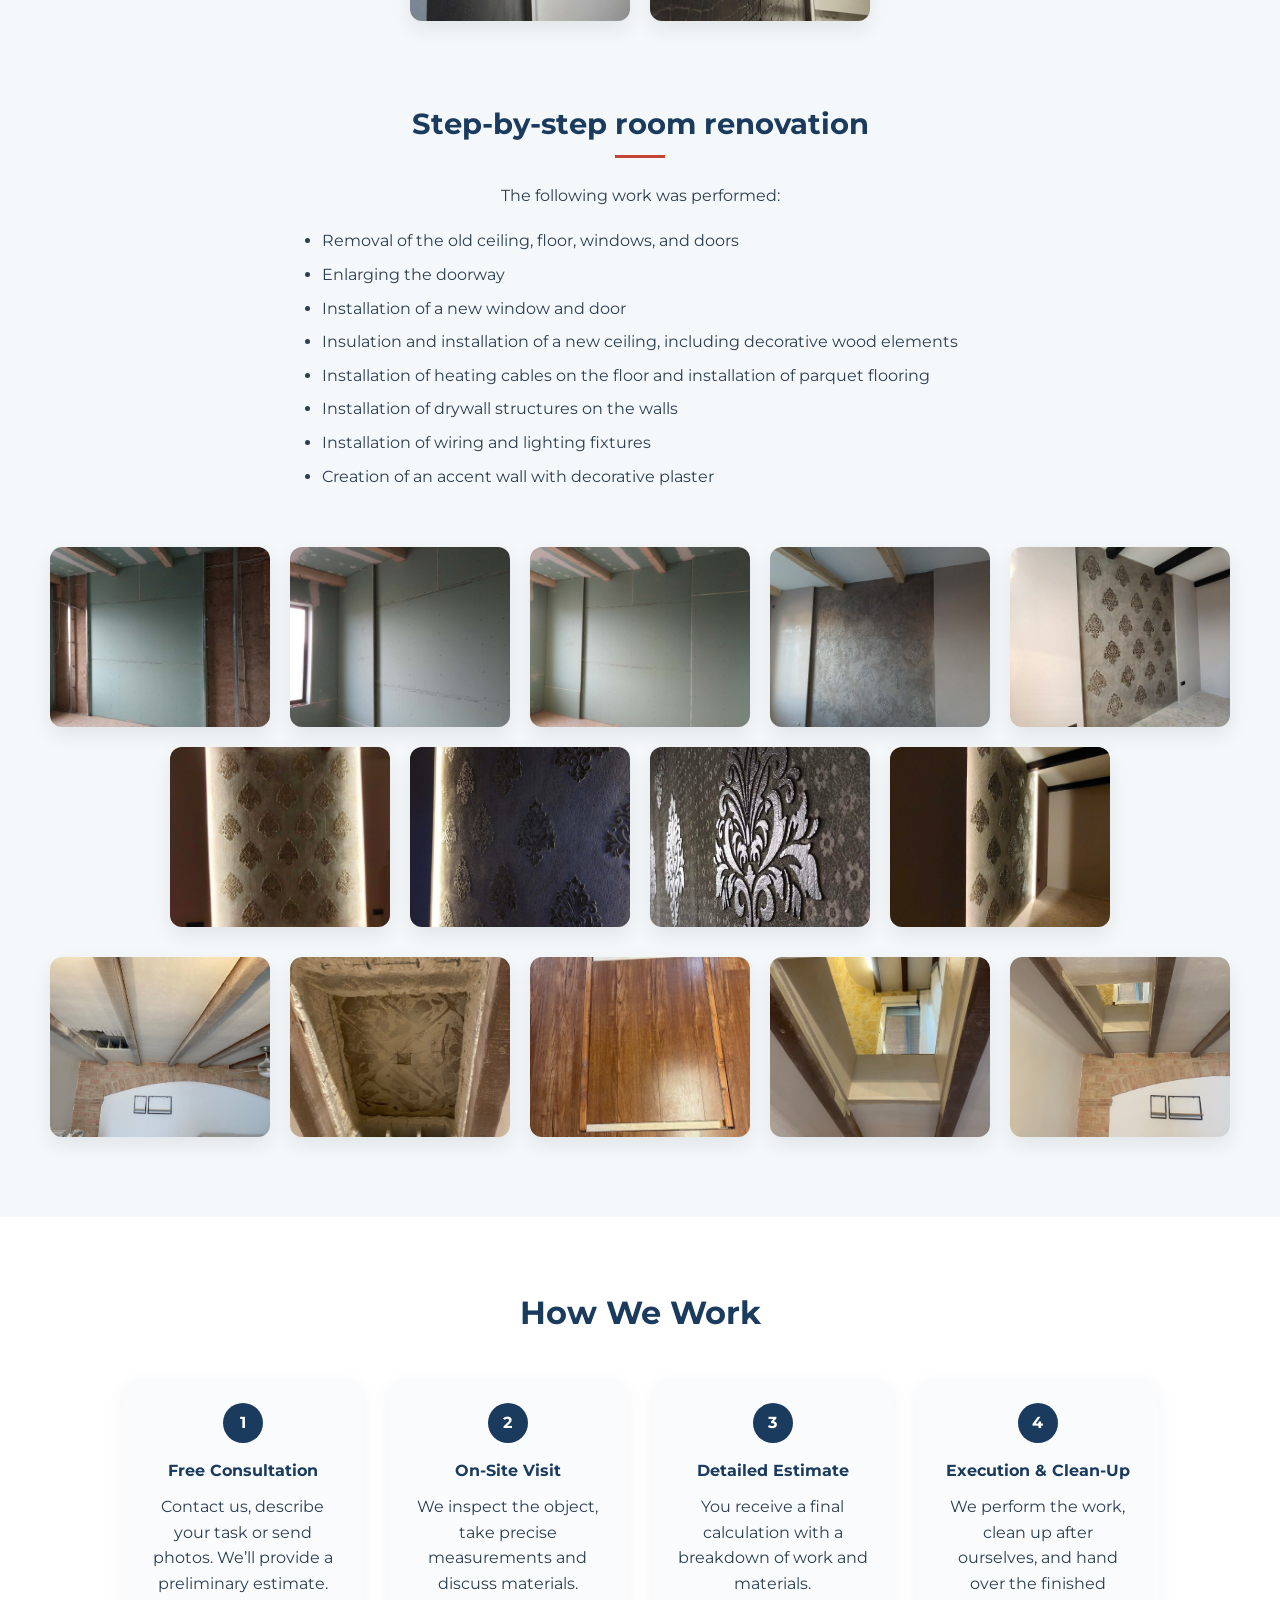
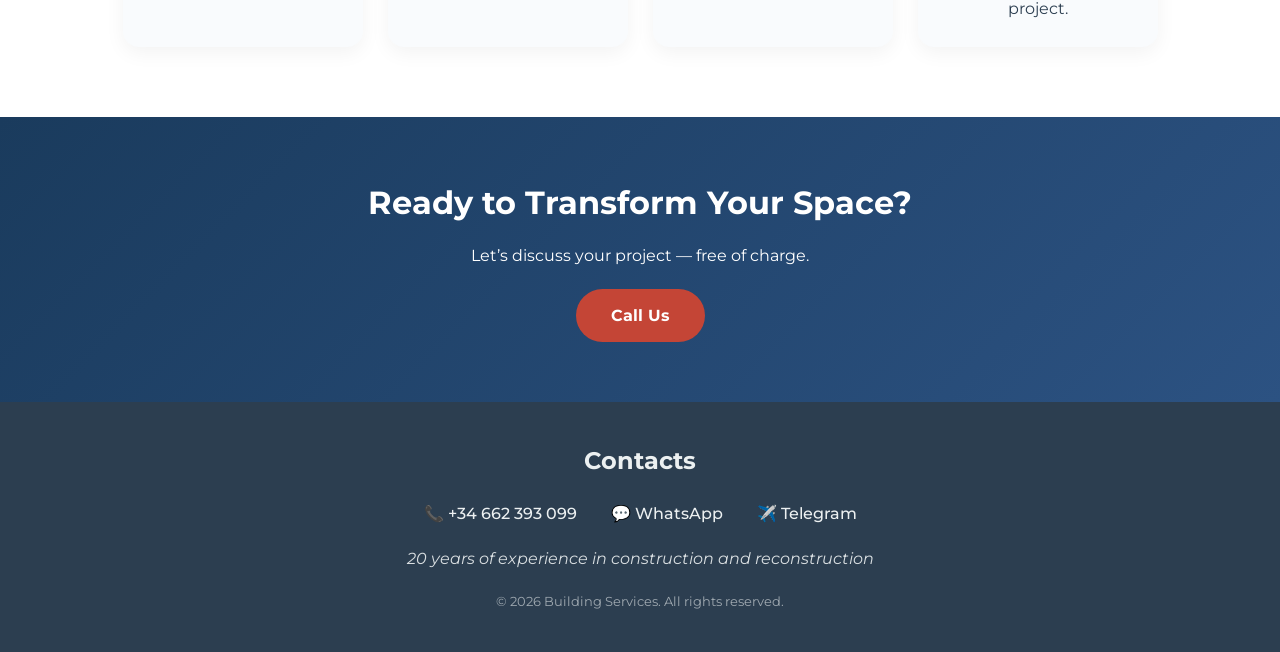
==== commit 78873eda: "new design, addied javascript" ====
--- a/index.html
+++ b/index.html
@@ -1,83 +1,122 @@
 <!DOCTYPE html>
 <html lang="en">
-    <head>
-        <meta charset="UTF-8"/>
-        <meta name="viewport" content="width=device-width", initial-scale="1.0">
-        <meta name="google-site-verification" content="ttNpBcrBz9D6nXZNzsBMiDzBn1_2HNtSCeOIAZUA5dk" />
-        <title>Building Services</title>
-        <meta name="description" content="Window and door replacement, ceramic tiling, drywall construction, wall plastering, puttying, painting, decorative plaster, rashpads">
-        <link rel="apple-touch-icon" sizes="180x180" href="/apple-touch-icon.png">
-        <link rel="icon" type="image/png" sizes="32x32" href="/favicon-32x32.png">
-        <link rel="icon" type="image/png" sizes="16x16" href="/favicon-16x16.png">
-        <link rel="icon" href="images/favicon.jpeg" sizes="any">
-        <link rel="manifest" href="/site.webmanifest">
-        <link rel="stylesheet" href="styles.css">
-    </head>
-    <body>
-        <nav class="main-nav">
-            <a href="#about">About Us</a>
-            <a href="#works">Examples of Work</a>
-            <a href="#contacts">Contacts</a>
+<head>
+    <meta charset="UTF-8"/>
+    <meta name="viewport" content="width=device-width, initial-scale=1.0">
+    <meta name="google-site-verification" content="ttNpBcrBz9D6nXZNzsBMiDzBn1_2HNtSCeOIAZUA5dk" />
+    <title>Building Services</title>
+    <meta name="description" content="Window and door replacement, ceramic tiling, drywall construction, wall plastering, puttying, painting, decorative plaster, rashpads">
+    <link rel="apple-touch-icon" sizes="180x180" href="/apple-touch-icon.png">
+    <link rel="icon" type="image/png" sizes="32x32" href="/favicon-32x32.png">
+    <link rel="icon" type="image/png" sizes="16x16" href="/favicon-16x16.png">
+    <link rel="icon" href="images/favicon.jpeg" sizes="any">
+    <link rel="manifest" href="/site.webmanifest">
+    <!-- Подключаем современный шрифт -->
+    <link href="https://fonts.googleapis.com/css2?family=Montserrat:wght@400;600;700&display=swap" rel="stylesheet">
+    <link rel="stylesheet" href="styles.css">
+</head>
+<body>
+    <nav class="main-nav">
+        <a href="#about">About Us</a>
+        <a href="#works">Examples of Work</a>
+        <a href="#contacts">Contacts</a>
+    </nav>
+
+    <main id="about">
+        <h1><img src="images/favicon.jpeg" alt="building-services-logo" class="header-logo"> Building Services</h1>
+        <nav class="portfolio-nav">
+            <ul>
+                <li><a href="#photo-1">Laying Tiles</a></li>
+                <li><a href="#photo-2">Laying Laminate Flooring</a></li>
+                <li><a href="#photo-3">Installation of Drywall Structures</a></li>
+                <li><a href="#photo-5">Decorative Plastering</a></li>
+                <li><a href="#photo-6">Plastering with Beacons</a></li>
+                <li><a href="#photo-7">Painting</a></li>
+                <li><a href="#photo-8">Replacement and Installation of Doors and Windows</a></li>
+                <li><a href="#photo-9">Repair and Renovation of Old Houses</a></li>
+            </ul>
         </nav>
-        <main id="about">
-            <h1><img src="images/favicon.jpeg" alt="building-services-logo" class="header-logo"> Building Services</h1>
-            <nav class="portfolio-nav">
-                <ul>
-                    <li><a href="#photo-1">Laying Tiles</a></li>
-                    <li><a href="#photo-2">Laying Laminate Flooring</a></li>
-                    <li><a href="#photo-3">Installation of Drywall Structures</a></li>
-                    <li><a href="#photo-5">Decorative Plastering</a></li>
-                    <li><a href="#photo-6">Plastering with Beacons</a></li>
-                    <li><a href="#photo-7">Painting</a></li>
-                    <li><a href="#photo-8">Replacement and Installation of Doors and Windows</a></li>
-                    <li><a href="#photo-9">Repair and Renovation of Old Houses</a></li>
-                </ul>
-            </nav>
-        </main>
-        <div id="works">
-            <p class="red">Each project is calculated individually depending on the volume and condition of the given premises.</p>
-            <h2>Examples of Works:</h2>
-            <p>(press and hold the photo to enlarge)</p>
-            <section id="photo-1">
-                <h3>Laying Tiles</h3>
-                    <img src="images/plitka1.png" alt="Laying Tiles">
-                    <img src="images/plitka2.png" alt="Laying Tiles">
-                    <img src="images/plitka3.png" alt="Laying Tiles">
-                    <img src="images/plitka5.png" alt="Laying Tiles">
-                    <img src="images/plitka6.png" alt="Laying Tiles">
-                    <img src="images/plitka7.png" alt="Laying Tiles">
-                    <img src="images/plitka8.png" alt="Laying Tiles">
-                    <img src="images/plitka9.png" alt="Laying Tiles">
-                    <img src="images/plitka10.png" alt="Laying Tiles">
-                    <img src="images/plitka11.png" alt="Laying Tiles">
-                    <img src="images/plitka12.png" alt="Laying Tiles">
-                    <img src="images/plitka13.png" alt="Laying Tiles">
-                <p>Installation of all types of tiles: ceramic tile, porcelain stoneware, clinker, natural stone, and mosaic.</p>
-            </section>
-            <section id="photo-2">
-                <h3>Laying Laminate Flooring</h3>
-                    <img src="images/laminat.png" alt="Laying Laminate Flooring">
-            </section>
-            <section id="photo-3">
-                <h3>Installation of Drywall Structures</h3>
-                    <img src="images/montag1.png" alt="Installation of Drywall Structures">
-                    <img src="images/montag2.png" alt="Installation of Drywall Structures">
-                    <img src="images/montag3.png" alt="Installation of Drywall Structures">
-                    <img src="images/montag4.png" alt="Installation of Drywall Structures">
-                    <img src="images/montag5.png" alt="Installation of Drywall Structures">
-                    <img src="images/montag6.png" alt="Installation of Drywall Structures">
-                    <img src="images/montag7.png" alt="Installation of Drywall Structures">
-                    <img src="images/montag8.png" alt="Installation of Drywall Structures">
-                    <img src="images/montag9.png" alt="Installation of Drywall Structures">
-                    <img src="images/montag10.png" alt="Installation of Drywall Structures">
-                    <img src="images/montag11.png" alt="Installation of Drywall Structures">
-                    <img src="images/montag12.png" alt="Installation of Drywall Structures">
-                    <img src="images/montag13.png" alt="Installation of Drywall Structures">
-                    <img src="images/montag14.png" alt="Installation of Drywall Structures">
-                    <img src="images/montag15.png" alt="Installation of Drywall Structures">
-            </section>
-            <section id="photo-5">
-                <h3>Decorative Plastering</h3>
+    </main>
+
+    <!-- НОВЫЙ БЛОК: Почему выбирают нас -->
+    <section class="why-us">
+        <div class="container">
+            <h2>Why Choose Us?</h2>
+            <div class="why-us-grid">
+                <div class="why-us-item">
+                    <span class="why-icon">🛠️</span>
+                    <h3>20+ Years of Experience</h3>
+                    <p>Deep knowledge in all types of finishing works and reconstruction.</p>
+                </div>
+                <div class="why-us-item">
+                    <span class="why-icon">⏱️</span>
+                    <h3>On-Time Completion</h3>
+                    <p>We respect your schedule and finish projects without unnecessary delays.</p>
+                </div>
+                <div class="why-us-item">
+                    <span class="why-icon">💯</span>
+                    <h3>Quality Guarantee</h3>
+                    <p>We use premium materials and provide a warranty on all completed work.</p>
+                </div>
+            </div>
+        </div>
+    </section>
+
+    <div id="works">
+        <p class="red">Each project is calculated individually depending on the volume and condition of the given premises.</p>
+        <h2>Examples of Works:</h2>
+        <p class="hint">(click on photo to enlarge)</p>
+
+        <section id="photo-1">
+            <h3>Laying Tiles</h3>
+            <div class="gallery">
+                <img src="images/plitka1.png" alt="Laying Tiles">
+                <img src="images/plitka2.png" alt="Laying Tiles">
+                <img src="images/plitka3.png" alt="Laying Tiles">
+                <img src="images/plitka5.png" alt="Laying Tiles">
+                <img src="images/plitka6.png" alt="Laying Tiles">
+                <img src="images/plitka7.png" alt="Laying Tiles">
+                <img src="images/plitka8.png" alt="Laying Tiles">
+                <img src="images/plitka9.png" alt="Laying Tiles">
+                <img src="images/plitka10.png" alt="Laying Tiles">
+                <img src="images/plitka11.png" alt="Laying Tiles">
+                <img src="images/plitka12.png" alt="Laying Tiles">
+                <img src="images/plitka13.png" alt="Laying Tiles">
+            </div>
+            <p>Installation of all types of tiles: ceramic tile, porcelain stoneware, clinker, natural stone, and mosaic.</p>
+        </section>
+
+        <section id="photo-2">
+            <h3>Laying Laminate Flooring</h3>
+            <div class="gallery">
+                <img src="images/laminat.png" alt="Laying Laminate Flooring">
+            </div>
+        </section>
+
+        <section id="photo-3">
+            <h3>Installation of Drywall Structures</h3>
+            <div class="gallery">
+                <img src="images/montag1.png" alt="Installation of Drywall Structures">
+                <img src="images/montag2.png" alt="Installation of Drywall Structures">
+                <img src="images/montag3.png" alt="Installation of Drywall Structures">
+                <img src="images/montag4.png" alt="Installation of Drywall Structures">
+                <img src="images/montag5.png" alt="Installation of Drywall Structures">
+                <img src="images/montag6.png" alt="Installation of Drywall Structures">
+                <img src="images/montag7.png" alt="Installation of Drywall Structures">
+                <img src="images/montag8.png" alt="Installation of Drywall Structures">
+                <img src="images/montag9.png" alt="Installation of Drywall Structures">
+                <img src="images/montag10.png" alt="Installation of Drywall Structures">
+                <img src="images/montag11.png" alt="Installation of Drywall Structures">
+                <img src="images/montag12.png" alt="Installation of Drywall Structures">
+                <img src="images/montag13.png" alt="Installation of Drywall Structures">
+                <img src="images/montag14.png" alt="Installation of Drywall Structures">
+                <img src="images/montag15.png" alt="Installation of Drywall Structures">
+            </div>
+        </section>
+
+        <section id="photo-5">
+            <h3>Decorative Plastering</h3>
+            <div class="gallery">
                 <img src="images/decorative1.png" alt="Decorative Plastering">
                 <img src="images/decorative2.png" alt="Decorative Plastering">
                 <img src="images/decorative3.png" alt="Decorative Plastering">
@@ -95,9 +134,12 @@
                 <video controls muted>
                     <source src="images/decorative5.mp4" type="video/mp4">
                 </video>
-            </section>
-            <section id="photo-6">
-                <h3>Plastering with Beacons</h3>
+            </div>
+        </section>
+
+        <section id="photo-6">
+            <h3>Plastering with Beacons</h3>
+            <div class="gallery">
                 <img src="images/mayak1.png" alt="Plastering with Beacons">
                 <img src="images/mayak2.png" alt="Plastering with Beacons">
                 <img src="images/mayak3.png" alt="Plastering with Beacons">
@@ -108,9 +150,12 @@
                 <img src="images/mayak8.png" alt="Plastering with Beacons">
                 <img src="images/mayak9.png" alt="Plastering with Beacons">
                 <img src="images/mayak10.png" alt="Plastering with Beacons">
-            </section>
-            <section id="photo-7">
-                <h3>Painting</h3>
+            </div>
+        </section>
+
+        <section id="photo-7">
+            <h3>Painting</h3>
+            <div class="gallery">
                 <img src="images/pokraska1.png" alt="Painting">
                 <img src="images/pokraska2.png" alt="Painting">
                 <img src="images/pokraska3.png" alt="Painting">
@@ -123,9 +168,12 @@
                 <video controls muted>
                     <source src="images/painting2.mp4" type="video/mp4">
                 </video>
-            </section>
-            <section id="photo-8">
-                <h3>Replacement and Installation of Doors and Windows</h3>
+            </div>
+        </section>
+
+        <section id="photo-8">
+            <h3>Replacement and Installation of Doors and Windows</h3>
+            <div class="gallery">
                 <img src="images/zamena1.png" alt="Replacement and Installation of Doors and Windows">
                 <img src="images/zamena2.png" alt="Replacement and Installation of Doors and Windows">
                 <img src="images/zamena3.png" alt="Replacement and Installation of Doors and Windows">
@@ -139,61 +187,117 @@
                 <img src="images/zamena9.png" alt="Replacement and Installation of Doors and Windows">
                 <img src="images/zamena10.png" alt="Replacement and Installation of Doors and Windows">
                 <img src="images/zamena11.png" alt="Replacement and Installation of Doors and Windows">
-            </section>
-            <section id="photo-9">
-                <h3>Repair and Renovation of Old Houses</h3>
-                <div class="komnata-1">
-                    <img src="images/1komnata1.png" alt="Repair and Renovation of Old Houses">
-                    <img src="images/1komnata2.png" alt="Repair and Renovation of Old Houses">
-                    <img src="images/1komnata3.png" alt="Repair and Renovation of Old Houses">
-                    <img src="images/1komnata4.png" alt="Repair and Renovation of Old Houses">
-                    <img src="images/1komnata5.png" alt="Repair and Renovation of Old Houses">
-                    <img src="images/1komnata6.png" alt="Repair and Renovation of Old Houses">
-                    <img src="images/1komnata7.png" alt="Repair and Renovation of Old Houses">
-                    <img src="images/1komnata8.png" alt="Repair and Renovation of Old Houses">
-                    <img src="images/1komnata9.png" alt="Repair and Renovation of Old Houses">
-                    <img src="images/1komnata10.png" alt="Repair and Renovation of Old Houses">
-                    <img src="images/1komnata11.png" alt="Repair and Renovation of Old Houses">
-                    <img src="images/1komnata12.png" alt="Repair and Renovation of Old Houses">
-                    <h3>Step-by-step room renovation</h3>
-                    <p>The following work was performed:</p>
-                    <ul>
-                        <li>Removal of the old ceiling, floor, windows, and doors</li>
-                        <li>Enlarging the doorway</li>
-                        <li>Installation of a new window and door</li>
-                        <li>Insulation and installation of a new ceiling, including decorative wood elements</li>
-                        <li>Installation of heating cables on the floor and installation of parquet flooring</li>
-                        <li>Installation of drywall structures on the walls</li>
-                        <li>Installation of wiring and lighting fixtures</li>
-                        <li>Creation of an accent wall with decorative plaster</li>
-                    </ul>
-                </div>
-                <div class="komnata-2">
-                    <img src="images/2komnata1.png" alt="Repair and Renovation of Old Houses">
-                    <img src="images/2komnata2.png" alt="Repair and Renovation of Old Houses">
-                    <img src="images/2komnata3.png" alt="Repair and Renovation of Old Houses">
-                    <img src="images/2komnata4.png" alt="Repair and Renovation of Old Houses">
-                    <img src="images/2komnata5.png" alt="Repair and Renovation of Old Houses">
-                    <img src="images/2komnata6.png" alt="Repair and Renovation of Old Houses">
-                    <img src="images/2komnata7.png" alt="Repair and Renovation of Old Houses">
-                    <img src="images/2komnata8.png" alt="Repair and Renovation of Old Houses">
-                    <img src="images/2komnata9.png" alt="Repair and Renovation of Old Houses">
-                </div>
-                <div class="komnata-3">
-                    <img src="images/3komnata1.png" alt="Repair and Renovation of Old Houses">
-                    <img src="images/3komnata2.png" alt="Repair and Renovation of Old Houses">
-                    <img src="images/3komnata3.png" alt="Repair and Renovation of Old Houses">
-                    <img src="images/3komnata4.png" alt="Repair and Renovation of Old Houses">
-                    <img src="images/3komnata5.png" alt="Repair and Renovation of Old Houses">
-                </div>
-            </section>
+            </div>
+        </section>
+
+        <section id="photo-9">
+            <h3>Repair and Renovation of Old Houses</h3>
+            <div class="komnata-1 gallery">
+                <img src="images/1komnata1.png" alt="Repair and Renovation of Old Houses">
+                <img src="images/1komnata2.png" alt="Repair and Renovation of Old Houses">
+                <img src="images/1komnata3.png" alt="Repair and Renovation of Old Houses">
+                <img src="images/1komnata4.png" alt="Repair and Renovation of Old Houses">
+                <img src="images/1komnata5.png" alt="Repair and Renovation of Old Houses">
+                <img src="images/1komnata6.png" alt="Repair and Renovation of Old Houses">
+                <img src="images/1komnata7.png" alt="Repair and Renovation of Old Houses">
+                <img src="images/1komnata8.png" alt="Repair and Renovation of Old Houses">
+                <img src="images/1komnata9.png" alt="Repair and Renovation of Old Houses">
+                <img src="images/1komnata10.png" alt="Repair and Renovation of Old Houses">
+                <img src="images/1komnata11.png" alt="Repair and Renovation of Old Houses">
+                <img src="images/1komnata12.png" alt="Repair and Renovation of Old Houses">
+            </div>
+            <h3>Step-by-step room renovation</h3>
+            <p>The following work was performed:</p>
+            <ul>
+                <li>Removal of the old ceiling, floor, windows, and doors</li>
+                <li>Enlarging the doorway</li>
+                <li>Installation of a new window and door</li>
+                <li>Insulation and installation of a new ceiling, including decorative wood elements</li>
+                <li>Installation of heating cables on the floor and installation of parquet flooring</li>
+                <li>Installation of drywall structures on the walls</li>
+                <li>Installation of wiring and lighting fixtures</li>
+                <li>Creation of an accent wall with decorative plaster</li>
+            </ul>
+            <div class="komnata-2 gallery">
+                <img src="images/2komnata1.png" alt="Repair and Renovation of Old Houses">
+                <img src="images/2komnata2.png" alt="Repair and Renovation of Old Houses">
+                <img src="images/2komnata3.png" alt="Repair and Renovation of Old Houses">
+                <img src="images/2komnata4.png" alt="Repair and Renovation of Old Houses">
+                <img src="images/2komnata5.png" alt="Repair and Renovation of Old Houses">
+                <img src="images/2komnata6.png" alt="Repair and Renovation of Old Houses">
+                <img src="images/2komnata7.png" alt="Repair and Renovation of Old Houses">
+                <img src="images/2komnata8.png" alt="Repair and Renovation of Old Houses">
+                <img src="images/2komnata9.png" alt="Repair and Renovation of Old Houses">
+            </div>
+            <div class="komnata-3 gallery">
+                <img src="images/3komnata1.png" alt="Repair and Renovation of Old Houses">
+                <img src="images/3komnata2.png" alt="Repair and Renovation of Old Houses">
+                <img src="images/3komnata3.png" alt="Repair and Renovation of Old Houses">
+                <img src="images/3komnata4.png" alt="Repair and Renovation of Old Houses">
+                <img src="images/3komnata5.png" alt="Repair and Renovation of Old Houses">
+            </div>
+        </section>
+    </div>
+
+    <!-- НОВЫЙ БЛОК: Процесс работы -->
+    <section class="how-we-work">
+        <div class="container">
+            <h2>How We Work</h2>
+            <div class="steps">
+                <div class="step">
+                    <span class="step-number">1</span>
+                    <h4>Free Consultation</h4>
+                    <p>Contact us, describe your task or send photos. We’ll provide a preliminary estimate.</p>
+                </div>
+                <div class="step">
+                    <span class="step-number">2</span>
+                    <h4>On‑Site Visit</h4>
+                    <p>We inspect the object, take precise measurements and discuss materials.</p>
+                </div>
+                <div class="step">
+                    <span class="step-number">3</span>
+                    <h4>Detailed Estimate</h4>
+                    <p>You receive a final calculation with a breakdown of work and materials.</p>
+                </div>
+                <div class="step">
+                    <span class="step-number">4</span>
+                    <h4>Execution & Clean‑Up</h4>
+                    <p>We perform the work, clean up after ourselves, and hand over the finished project.</p>
+                </div>
+            </div>
         </div>
-        <footer>
-            <h3 id="contacts">Contacts:</h3>
-            <a href="tel:+34662393046">+34 662 393 046</a>
-            <a href="https://wa.me/48880217594" target="_blank">WatsUp</a>
-            <a href="https://t.me/valeriy_de" target="_blank">Telegram</a>
-            <p><p>20 years of experience in construction and reconstruction</p></p>
-        </footer>
-    </body>
+    </section>
+
+    <!-- НОВЫЙ БЛОК: Призыв к действию -->
+    <section class="cta">
+        <div class="container">
+            <h2>Ready to Transform Your Space?</h2>
+            <p>Let’s discuss your project — free of charge.</p>
+            <a href="tel:+34662393099" class="btn">Call Us</a>
+        </div>
+    </section>
+
+    <footer>
+        <div class="footer-content">
+            <h3 id="contacts">Contacts</h3>
+            <div class="contact-links">
+                <a href="tel:+34662393099">📞 +34 662 393 099</a>
+                <a href="https://wa.me/48880217599" target="_blank">💬 WhatsApp</a>
+                <a href="https://t.me/valede" target="_blank">✈️ Telegram</a>
+            </div>
+            <p class="experience">20 years of experience in construction and reconstruction</p>
+            <p class="copyright">© 2026 Building Services. All rights reserved.</p>
+        </div>
+    </footer>
+
+    <!-- Лайтбокс (скрыт по умолчанию) -->
+    <div id="lightbox" class="lightbox">
+        <span class="close">&times;</span>
+        <span class="prev">&#10094;</span>
+        <span class="next">&#10095;</span>
+        <img id="lightbox-img" src="" alt="">
+    </div>
+
+    <script src="script.js"></script>
+</body>
 </html>
--- a/styles.css
+++ b/styles.css
@@ -1,209 +1,450 @@
 * {
-  font-family: sans-serif;
   box-sizing: border-box;
+  margin: 0;
+  padding: 0;
 }
 
 body {
-  width: 100%;
-  background-color: rgba(30, 100, 255, 0.1);
+  font-family: 'Montserrat', sans-serif;
+  background-color: #f5f8fb;
+  color: #2c3e50;
+  line-height: 1.6;
   text-align: center;
   overflow-x: hidden;
-  margin: 0;
-}
-
-h1 {
-  display: flex;
-  align-items: center;
-  gap: 15px;
-  justify-content: center;
-  text-align: center;
-}
-
-.red {
-    color: red;
-    font-style: italic;
-}
-
+}
+
+.container {
+  max-width: 1200px;
+  margin: 0 auto;
+  padding: 0 20px;
+}
+
+/* Навигация */
 .main-nav {
-  width: 100vw;
-  background: linear-gradient(rgb(78, 189, 233), #4466bb);
-  border: 1px solid navy;
-  margin: 0;
-  padding: 8px;
+  width: 100%;
+  background: #ffffff;
+  box-shadow: 0 2px 10px rgba(0,0,0,0.05);
   position: fixed;
   top: 0;
-  display: flex;
-  justify-content: space-evenly;
-  z-index: 2;
-}
-
-@media (max-width: 768px) {
-  .main-nav {
-    padding: 1% 8%;
-    text-decoration: none;
-    color: white;
-    background: linear-gradient(#4466bb, rgb(78, 189, 233));
-    border: 1px solid navy;
-    border-radius: 3px;
-  }
+  z-index: 1000;
+  display: flex;
+  justify-content: center;
+  gap: 25px;
+  padding: 15px 0;
 }
 
 .main-nav a {
   text-decoration: none;
-  color: white;
-  background: linear-gradient(#4466bb, rgb(78, 189, 233));
-  padding: 5px 30px;
-  border: 1px solid navy;
-  border-radius: 3px;
-}
-
-@media (max-width: 768px) {
-  .main-nav a {
-    padding: 6px;
-  }
-}
-
-@media (max-width: 768px) {
-  .main-nav a:active {
-    background: linear-gradient(rgba(255, 255, 255, 0.5), rgba(255, 255, 255, 0.5));
-    color: navy;
-  }
+  color: #2c3e50;
+  font-weight: 600;
+  font-size: 1rem;
+  padding: 8px 16px;
+  border-radius: 6px;
+  transition: 0.3s;
 }
 
 .main-nav a:hover {
-  background: linear-gradient(rgba(255, 255, 255, 0.5), rgba(255, 255, 255, 0.5));
-  color: navy;
-}
-
+  background-color: #e9f0f9;
+  color: #1a3b5d;
+}
+
+/* About секция */
 #about {
-  width: 100%;
-  margin: 30px 0 0 0;
-  border-top: 3px solid navy;
-  text-align: center;
-  list-style-position: inside;
-  background-color: rgba(30, 100, 255, 0.1);
-  padding-bottom: 5px;
-}
-
-@media (max-width: 768px) {
-  #about {
-    width: 100%;
-    margin: 40px 0 0 0;
-    border-top: 3px solid navy;
-    text-align: center;
-    list-style-position: inside;
-    background-color: rgba(30, 100, 255, 0.1);
-    padding-bottom: 5px;
-  }
-}
-
-.portfolio-nav {
-  width: 99%;
-  margin: 0;
-  padding: 0;
+  margin-top: 80px;
+  padding: 50px 20px 30px;
+  background: linear-gradient(135deg, #e0eaf5 0%, #f5f8fb 100%);
+}
+
+#about h1 {
+  display: flex;
+  align-items: center;
+  justify-content: center;
+  gap: 15px;
+  font-size: 2.5rem;
+  font-weight: 700;
+  color: #1a3b5d;
+}
+
+.header-logo {
+  height: 50px;
+  width: 50px;
+  object-fit: contain;
+}
+
+.portfolio-nav ul {
+  list-style: none;
+  display: flex;
+  flex-wrap: wrap;
+  justify-content: center;
+  gap: 10px;
+  margin-top: 30px;
 }
 
 .portfolio-nav a {
   text-decoration: none;
+  background: white;
+  padding: 10px 20px;
+  border-radius: 30px;
+  color: #2c3e50;
+  font-weight: 600;
+  font-size: 0.9rem;
+  box-shadow: 0 2px 6px rgba(0,0,0,0.04);
+  transition: 0.3s;
 }
 
 .portfolio-nav a:hover {
+  background: #1a3b5d;
+  color: white;
+}
+
+/* Why Us */
+.why-us {
+  padding: 70px 20px;
+  background: white;
+}
+
+.why-us h2 {
+  font-size: 2rem;
+  margin-bottom: 40px;
+  color: #1a3b5d;
+}
+
+.why-us-grid {
+  display: flex;
+  flex-wrap: wrap;
+  justify-content: center;
+  gap: 30px;
+}
+
+.why-us-item {
+  background: #f9fbfd;
+  border-radius: 16px;
+  padding: 30px 20px;
+  width: 280px;
+  box-shadow: 0 6px 20px rgba(0,0,0,0.05);
+  transition: transform 0.3s;
+}
+
+.why-us-item:hover {
+  transform: translateY(-5px);
+}
+
+.why-icon {
+  font-size: 3rem;
+  display: block;
+  margin-bottom: 15px;
+}
+
+.why-us-item h3 {
+  font-size: 1.2rem;
+  margin-bottom: 10px;
+  color: #1a3b5d;
+}
+
+/* Examples of Works */
+#works {
+  background: #f5f8fb;
+  padding: 50px 20px;
+}
+
+.red {
+  color: #c44536;
+  font-style: italic;
+  font-weight: 600;
+  margin-bottom: 5px;
+}
+
+.hint {
+  font-size: 0.9rem;
+  color: #7f8c8d;
+  margin-bottom: 30px;
+}
+
+section h3 {
+  font-size: 1.8rem;
+  margin: 50px 0 25px;
+  color: #1a3b5d;
+  position: relative;
+  display: inline-block;
+}
+
+section h3::after {
+  content: '';
+  display: block;
+  width: 50px;
+  height: 3px;
+  background: #c44536;
+  margin: 8px auto 0;
+}
+
+/* Галерея */
+.gallery {
+  display: flex;
+  flex-wrap: wrap;
+  justify-content: center;
+  gap: 20px;
+  margin: 30px 0;
+}
+
+.gallery img {
+  width: 220px;
+  height: 180px;
+  object-fit: cover;
+  border-radius: 12px;
+  box-shadow: 0 8px 20px rgba(0,0,0,0.08);
+  transition: transform 0.3s, box-shadow 0.3s;
+  cursor: pointer;
+}
+
+.gallery img:hover {
+  transform: scale(1.03);
+  box-shadow: 0 12px 28px rgba(0,0,0,0.15);
+}
+
+.gallery video {
+  width: 220px;
+  height: 180px;
+  object-fit: cover;
+  border-radius: 12px;
+  box-shadow: 0 8px 20px rgba(0,0,0,0.08);
+  transition: transform 0.3s, box-shadow 0.3s;
+}
+
+.gallery video:hover {
+  transform: scale(1.03);
+  box-shadow: 0 12px 28px rgba(0,0,0,0.15);
+}
+
+/* Списки внутри работ */
+#works ul {
+  text-align: left;
+  display: inline-block;
+  margin: 20px auto;
+}
+
+#works li {
+  margin-bottom: 8px;
+}
+
+/* How We Work */
+.how-we-work {
+  background: white;
+  padding: 70px 20px;
+}
+
+.how-we-work h2 {
+  font-size: 2rem;
+  margin-bottom: 40px;
+  color: #1a3b5d;
+}
+
+.steps {
+  display: flex;
+  flex-wrap: wrap;
+  justify-content: center;
+  gap: 25px;
+}
+
+.step {
+  background: #f9fbfd;
+  border-radius: 16px;
+  padding: 25px;
+  width: 240px;
+  box-shadow: 0 6px 20px rgba(0,0,0,0.05);
+  transition: transform 0.3s;
+}
+
+.step:hover {
+  transform: translateY(-5px);
+}
+
+.step-number {
+  display: inline-block;
+  width: 40px;
+  height: 40px;
+  background: #1a3b5d;
+  color: white;
+  font-weight: 700;
+  border-radius: 50%;
+  line-height: 40px;
+  margin-bottom: 15px;
+}
+
+.step h4 {
+  margin-bottom: 10px;
+  color: #1a3b5d;
+}
+
+/* CTA */
+.cta {
+  background: linear-gradient(135deg, #1a3b5d 0%, #2c5282 100%);
+  color: white;
+  padding: 60px 20px;
+}
+
+.cta h2 {
+  font-size: 2rem;
+  margin-bottom: 15px;
+}
+
+.btn {
+  display: inline-block;
+  margin-top: 20px;
+  padding: 14px 35px;
+  background: #c44536;
+  color: white;
   text-decoration: none;
-  color: navy;
-  background-color: skyblue;
-}
-
-img {
+  font-weight: 700;
+  border-radius: 40px;
+  transition: 0.3s;
+}
+
+.btn:hover {
+  background: #a63426;
+}
+
+/* Footer */
+footer {
+  background: #2c3e50;
+  color: #ecf0f1;
+  padding: 40px 20px;
+}
+
+.footer-content h3 {
+  font-size: 1.5rem;
+  margin-bottom: 20px;
+}
+
+.contact-links a {
+  display: inline-block;
+  margin: 0 15px;
+  color: #ecf0f1;
+  text-decoration: none;
+  font-weight: 500;
+  transition: 0.3s;
+}
+
+.contact-links a:hover {
+  color: #c44536;
+}
+
+.experience {
+  margin-top: 20px;
+  font-style: italic;
+  opacity: 0.9;
+}
+
+.copyright {
+  margin-top: 20px;
+  font-size: 0.8rem;
+  opacity: 0.6;
+}
+
+/* Лайтбокс */
+.lightbox {
+  display: none;
+  position: fixed;
+  z-index: 2000;
+  left: 0;
+  top: 0;
   width: 100%;
-  max-width: 150px;
-  height: 150px;
-  object-fit: scale-down;
-  border-radius: 10px;
-  padding: 10px;
-  margin: 10px 0;
-  transition: transform 0.3s;
+  height: 100%;
+  background-color: rgba(0,0,0,0.92);
+  text-align: center;
+  padding: 20px;
+  box-sizing: border-box;
+}
+
+.lightbox img {
+  max-width: 90%;
+  max-height: 85vh;
+  margin-top: 40px;
+  border-radius: 8px;
+  box-shadow: 0 0 40px rgba(0,0,0,0.6);
+  object-fit: contain;
+}
+
+.close {
+  position: absolute;
+  top: 25px;
+  right: 40px;
+  color: #fff;
+  font-size: 45px;
+  font-weight: bold;
   cursor: pointer;
-}
-
-img:not(.header-logo):hover {
-    transform: scale(2.5);
-    margin: 0;
-    padding: 0;
-    border-radius: 15px;
-}
-
-li {
-  list-style-position: inside;
-}
-
-#works {
-  text-align: center;
-  width: 100%;
-  z-index: 1;
-  border-bottom: 3px solid navy;
-  border-top: 3px solid navy;
-  margin: 0 auto;
-}
-
+  transition: 0.3s;
+}
+
+.close:hover {
+  color: #c44536;
+}
+
+.prev, .next {
+  position: absolute;
+  top: 50%;
+  transform: translateY(-50%);
+  color: white;
+  font-size: 50px;
+  font-weight: bold;
+  cursor: pointer;
+  user-select: none;
+  padding: 15px;
+  transition: 0.3s;
+}
+
+.prev:hover, .next:hover {
+  color: #c44536;
+}
+
+.prev {
+  left: 10px;
+}
+
+.next {
+  right: 10px;
+}
+
+/* ---------- АДАПТАЦИЯ ДЛЯ МОБИЛЬНЫХ ---------- */
 @media (max-width: 768px) {
-  #works {
-    text-align: center;
-    width: 100%;
-    border-bottom: 3px solid navy;
-    border-top: 3px solid navy;
-    margin: 0 auto;
-  }
-}
-
-video {
-  width: 100%;
-  max-width: 150px;
-  height: 150px;
-  object-fit: contain;
-  border-radius: 10px;
-  padding: 10px;
-  margin: 10px 0;
-  transition: transform 0.1s;
-  cursor: pointer;
-}
-
-video:hover {
-    transform: scale(2.5);
-    margin: 0;
-    padding: 0;
-    border-radius: 15px;
-}
-
-#contact {
-    background-color: rgba(30, 100, 255, 0.1);
-    width: 100%;
-}
-
-footer {
-  margin: 5px;
-  margin-bottom: 50px;
-  padding: 5px;
-  text-align: center;
-  height: 20%;
-  background-color: rgba(30, 100, 255, 0.1);
-  padding-bottom: 10px;
-  margin: 0;
-}
-
-footer a {
-  padding: 3px;
-}
-
-footer a:visited {
-  color: blue;
-}
-
-footer a:hover {
-  color: navy;
-  background-color: rgba(30, 100, 255, 0.1);
-  border: 1px solid navy;
-}
-
-footer a:active {
-  color: white;
+  /* Компактная навигация */
+  .main-nav {
+    flex-direction: column;
+    align-items: center;
+    gap: 8px;
+    padding: 10px 0;
+  }
+
+  .main-nav a {
+    font-size: 0.9rem;
+    padding: 6px 12px;
+  }
+
+  /* Важный отступ, чтобы хедер не перекрывал заголовок */
+  #about {
+    margin-top: 160px;   /* было 80px — теперь хватает места */
+    padding: 30px 15px 20px;
+  }
+
+  #about h1 {
+    font-size: 1.8rem;   /* чуть уменьшаем, чтобы не обрезалось */
+    gap: 10px;
+  }
+
+  .header-logo {
+    height: 35px;
+    width: 35px;
+  }
+
+  /* Галерея: картинки и видео помельче */
+  .gallery img,
+  .gallery video {
+    width: 150px;
+    height: 120px;
+  }
+
+  /* Стрелки лайтбокса помельче */
+  .prev, .next {
+    font-size: 35px;
+    padding: 5px;
+  }
 }
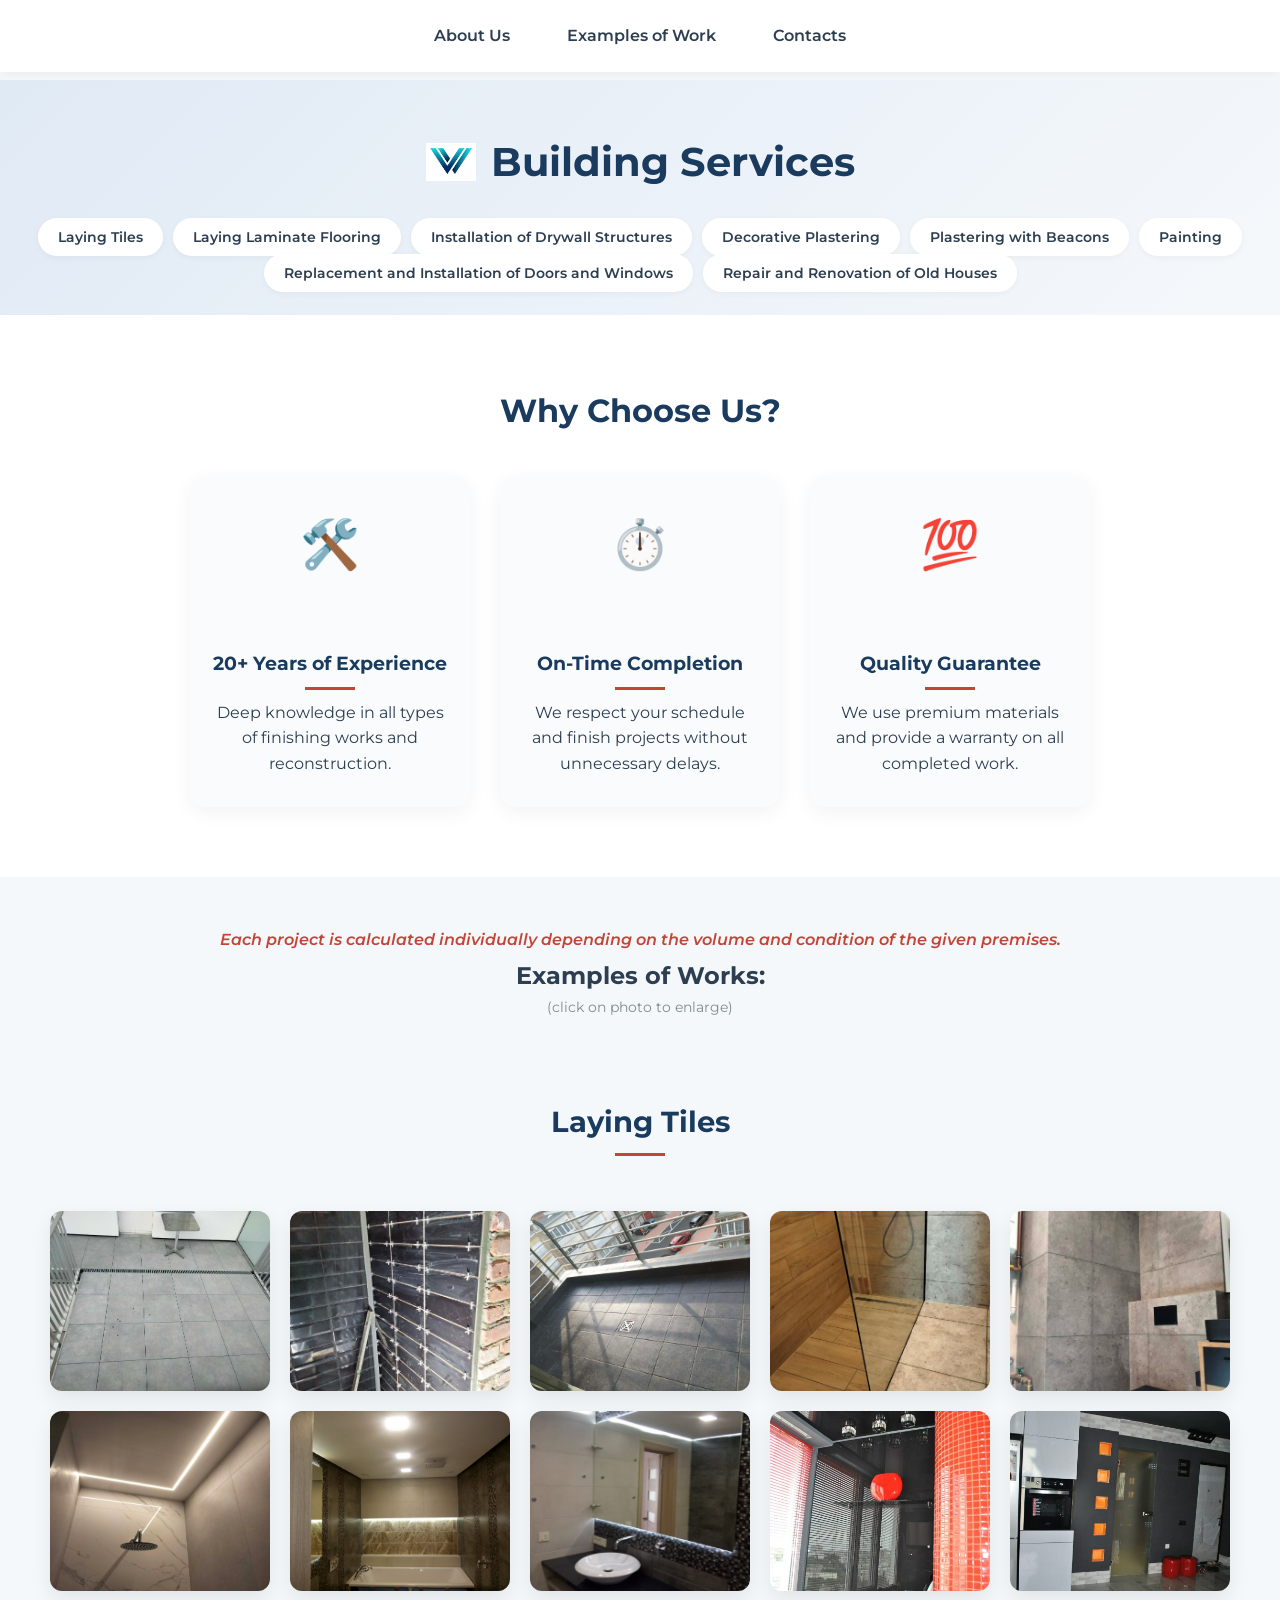
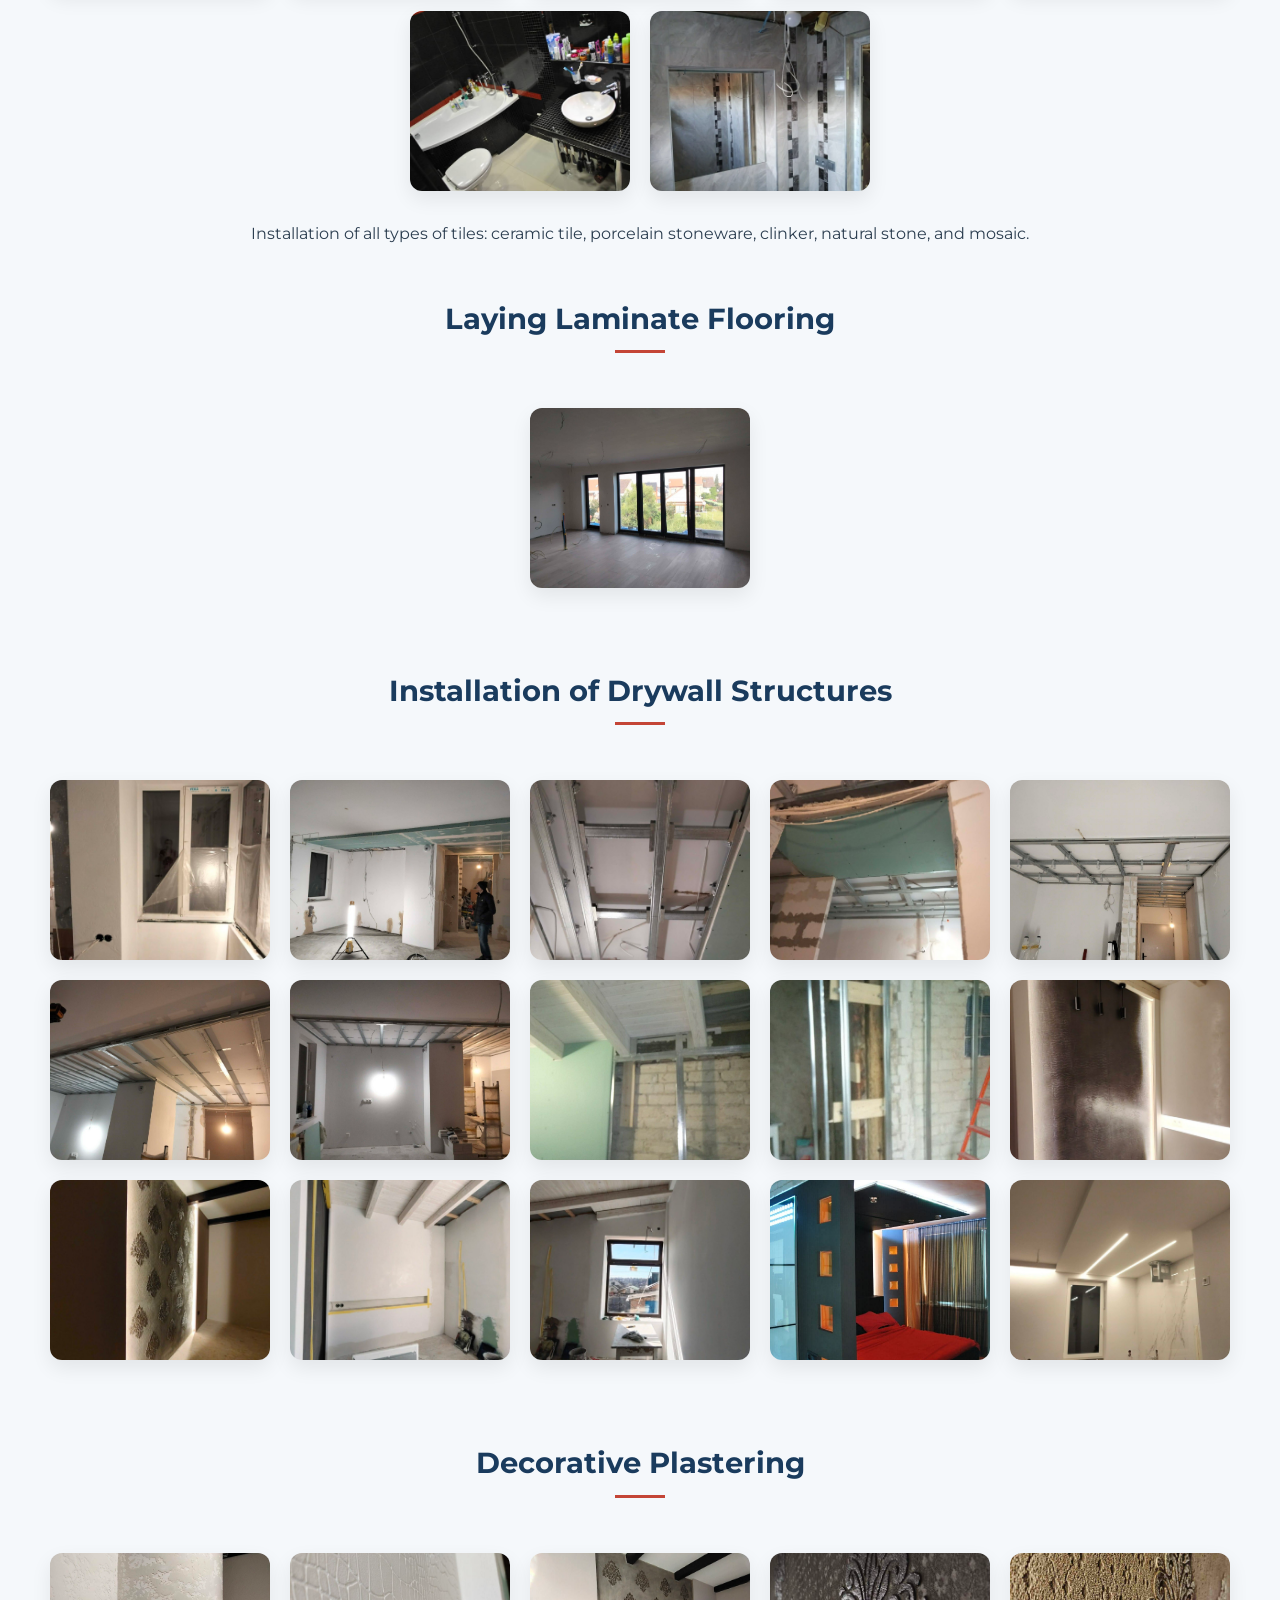
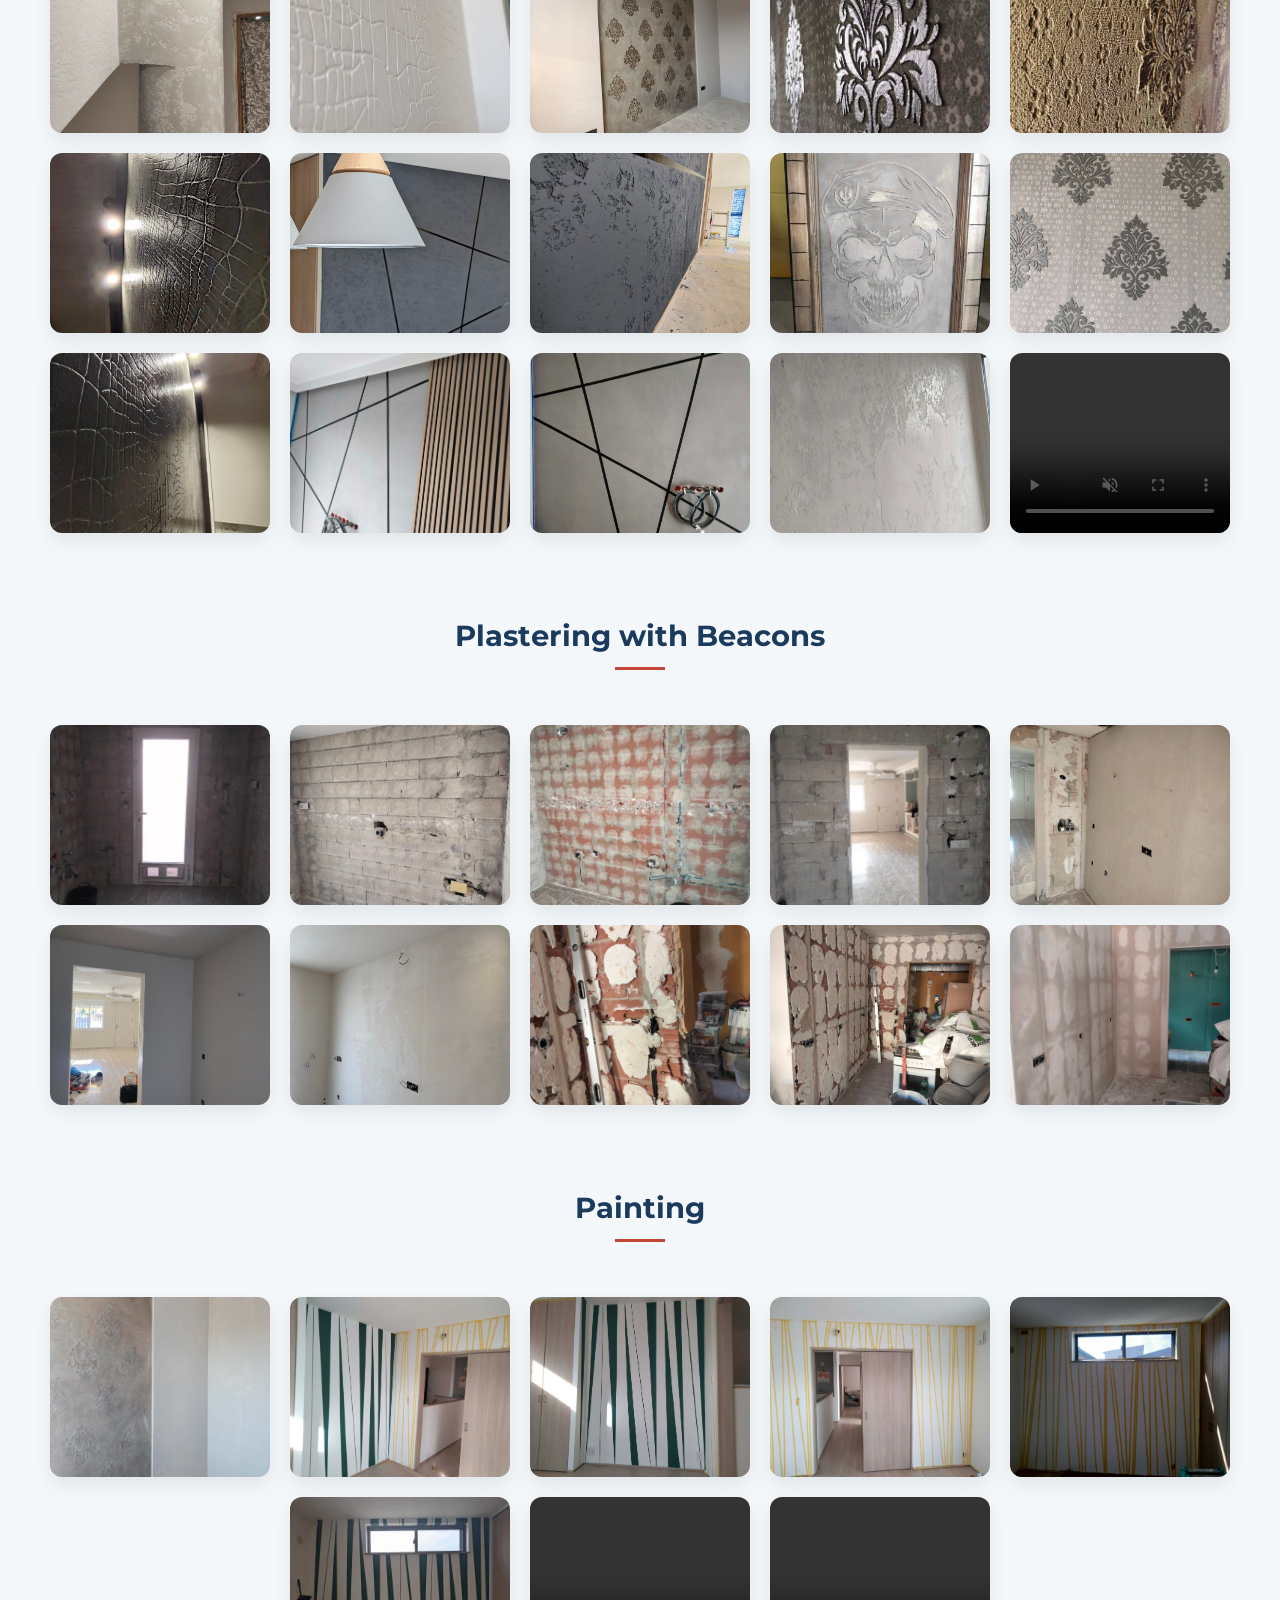
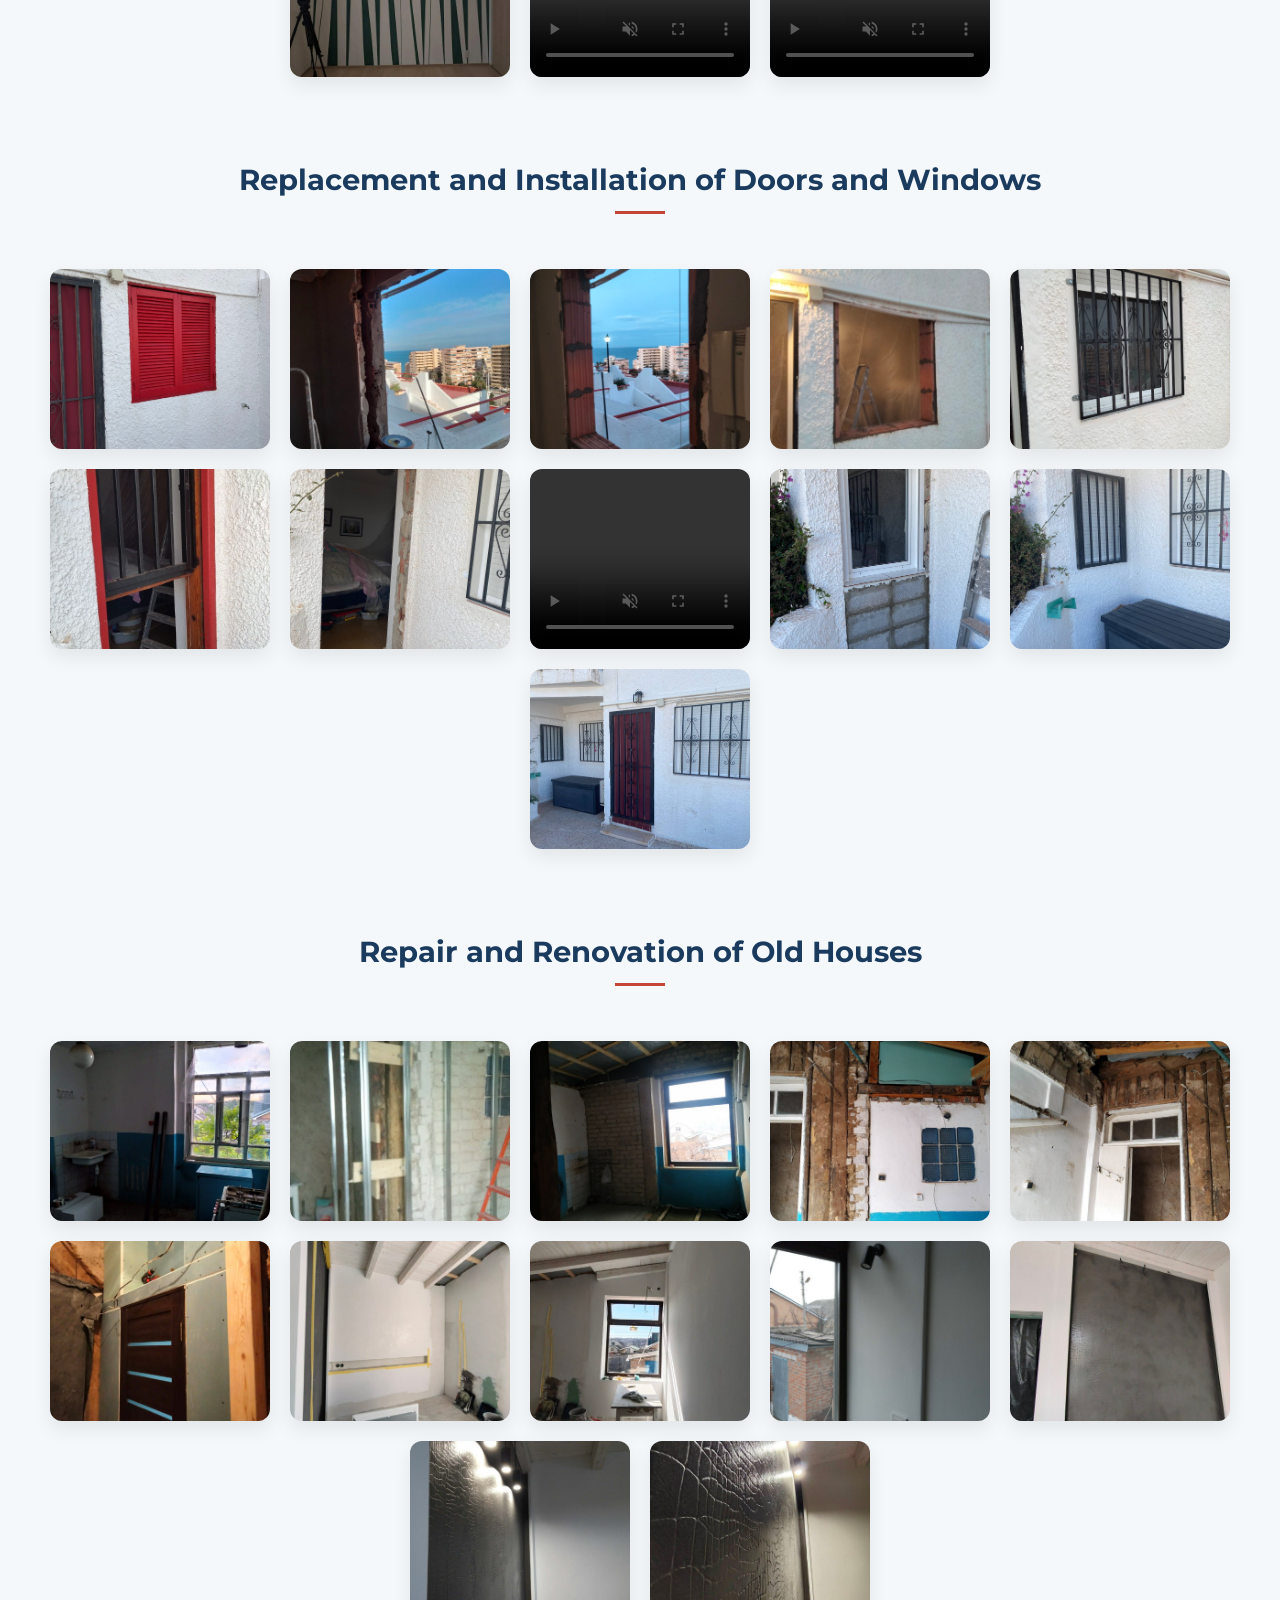
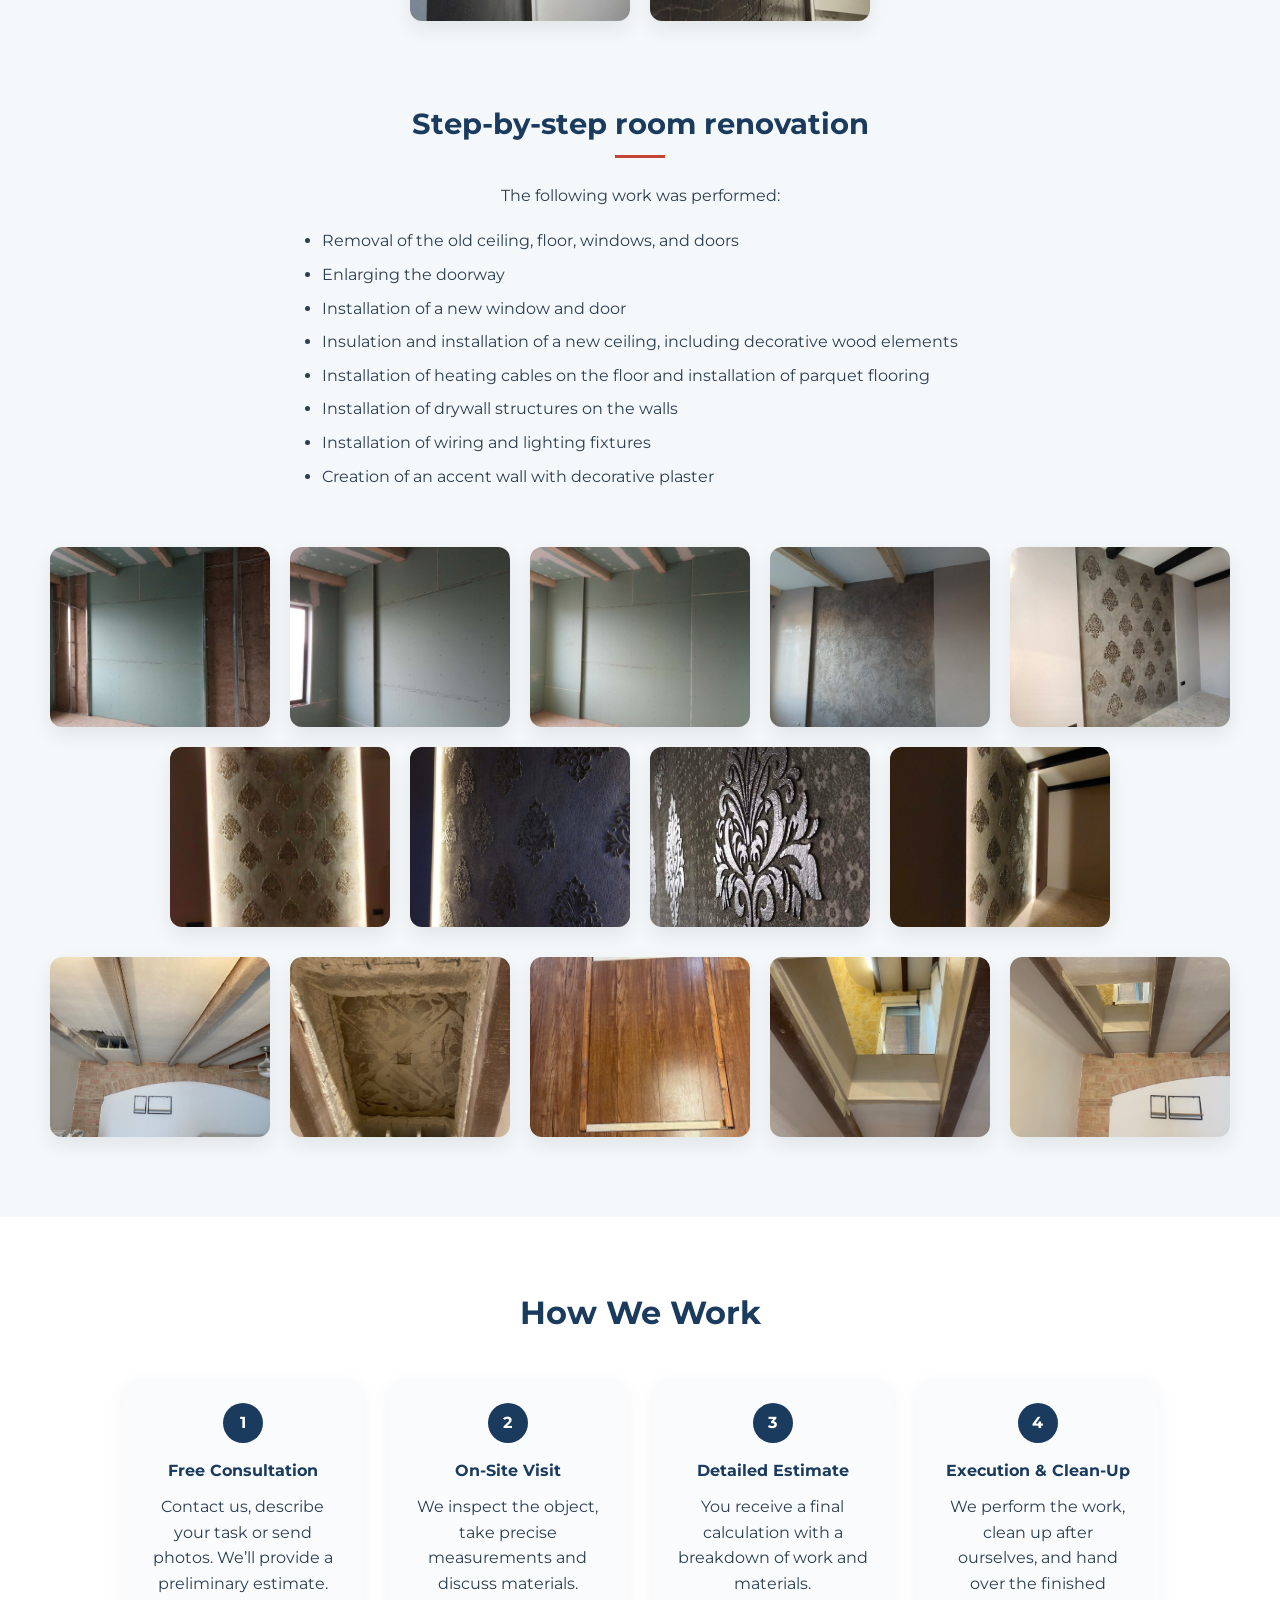
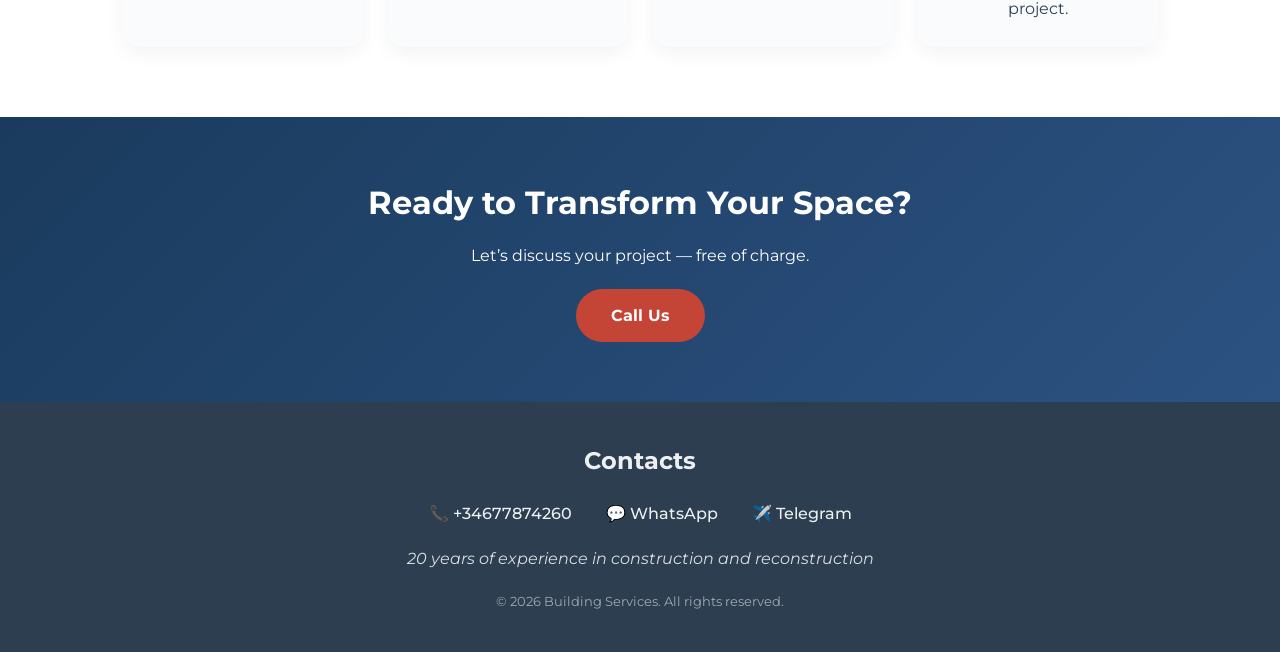
==== commit ad42ed30: "changing contacts" ====
--- a/index.html
+++ b/index.html
@@ -273,7 +273,7 @@
         <div class="container">
             <h2>Ready to Transform Your Space?</h2>
             <p>Let’s discuss your project — free of charge.</p>
-            <a href="tel:+34662393099" class="btn">Call Us</a>
+            <a href="tel:+34677874260" class="btn">Call Us</a>
         </div>
     </section>
 
@@ -281,9 +281,9 @@
         <div class="footer-content">
             <h3 id="contacts">Contacts</h3>
             <div class="contact-links">
-                <a href="tel:+34662393099">📞 +34 662 393 099</a>
-                <a href="https://wa.me/48880217599" target="_blank">💬 WhatsApp</a>
-                <a href="https://t.me/valede" target="_blank">✈️ Telegram</a>
+                <a href="tel:+34677874260">📞 +34677874260</a>
+                <a href="https://wa.me/qr/DTX44GUFG7UEN1" target="_blank">💬 WhatsApp</a>
+                <a href="https://t.me/valeriy_de" target="_blank">✈️ Telegram</a>
             </div>
             <p class="experience">20 years of experience in construction and reconstruction</p>
             <p class="copyright">© 2026 Building Services. All rights reserved.</p>
